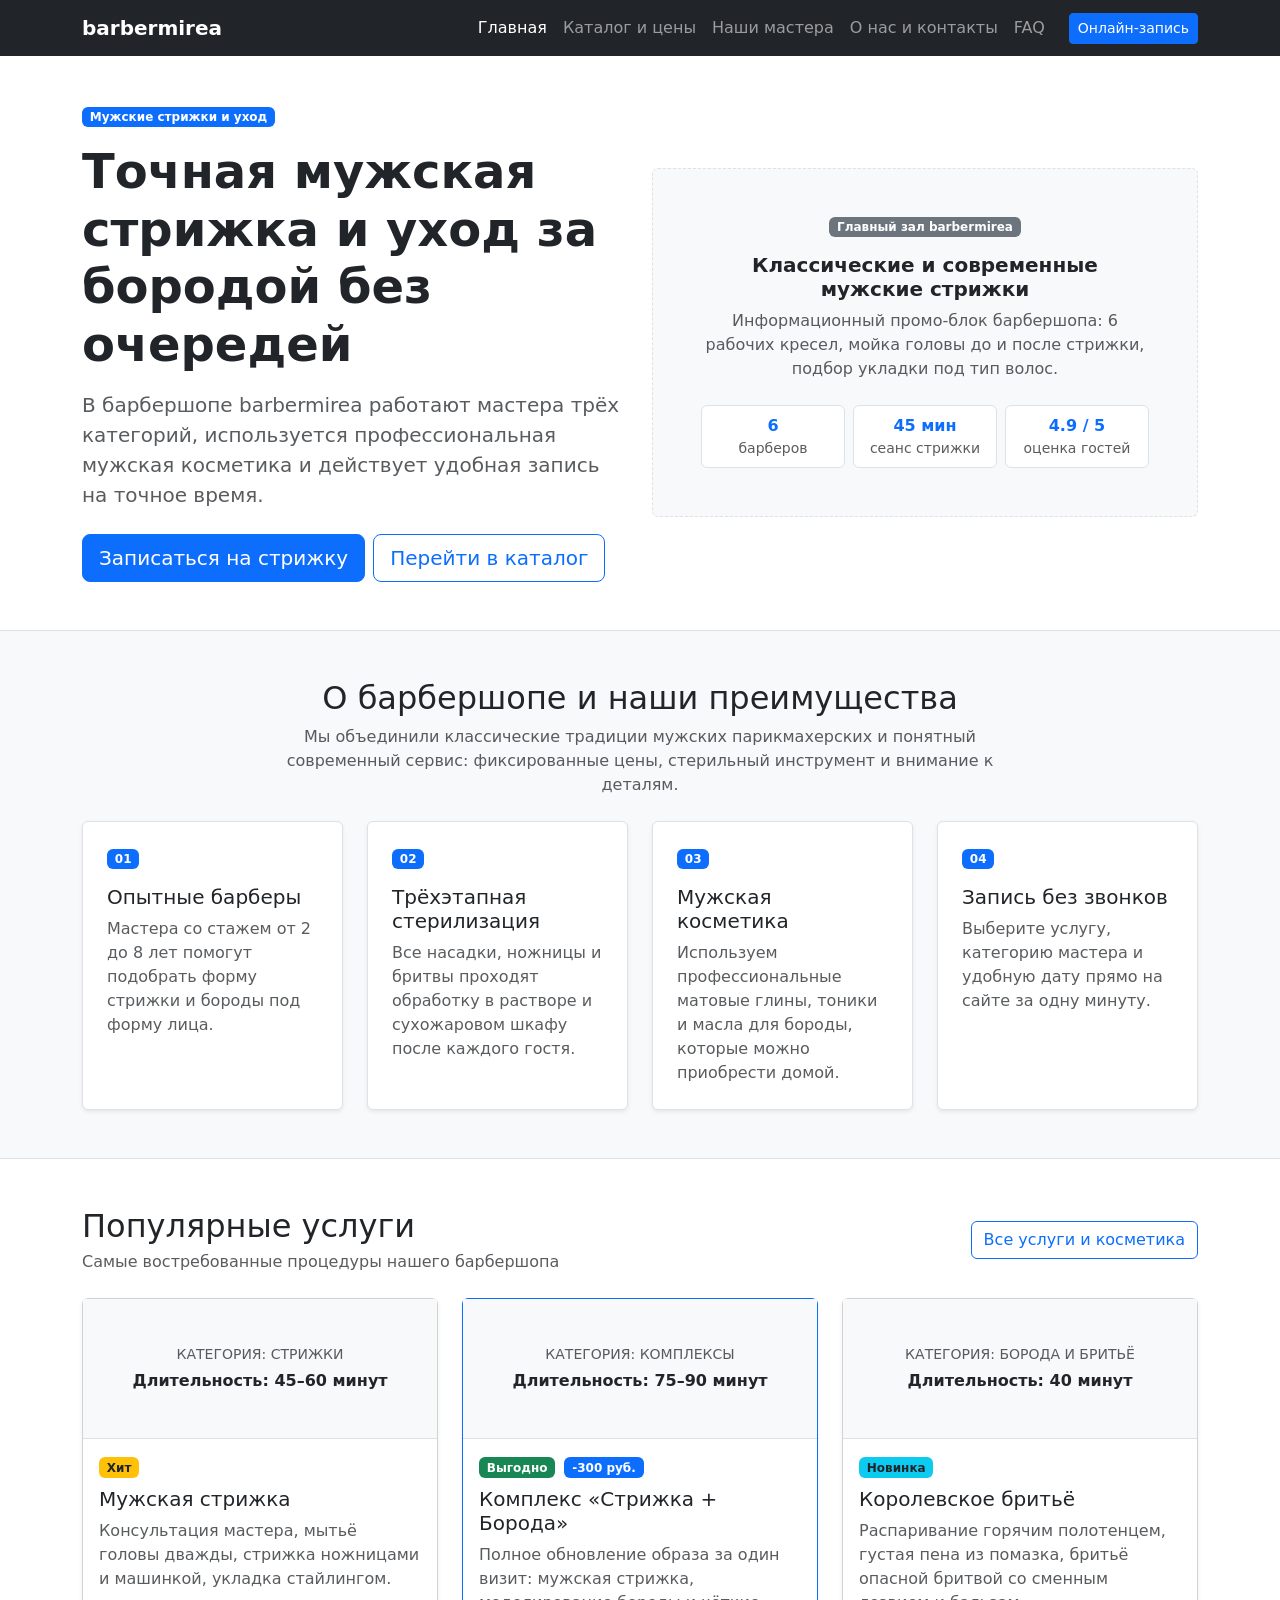
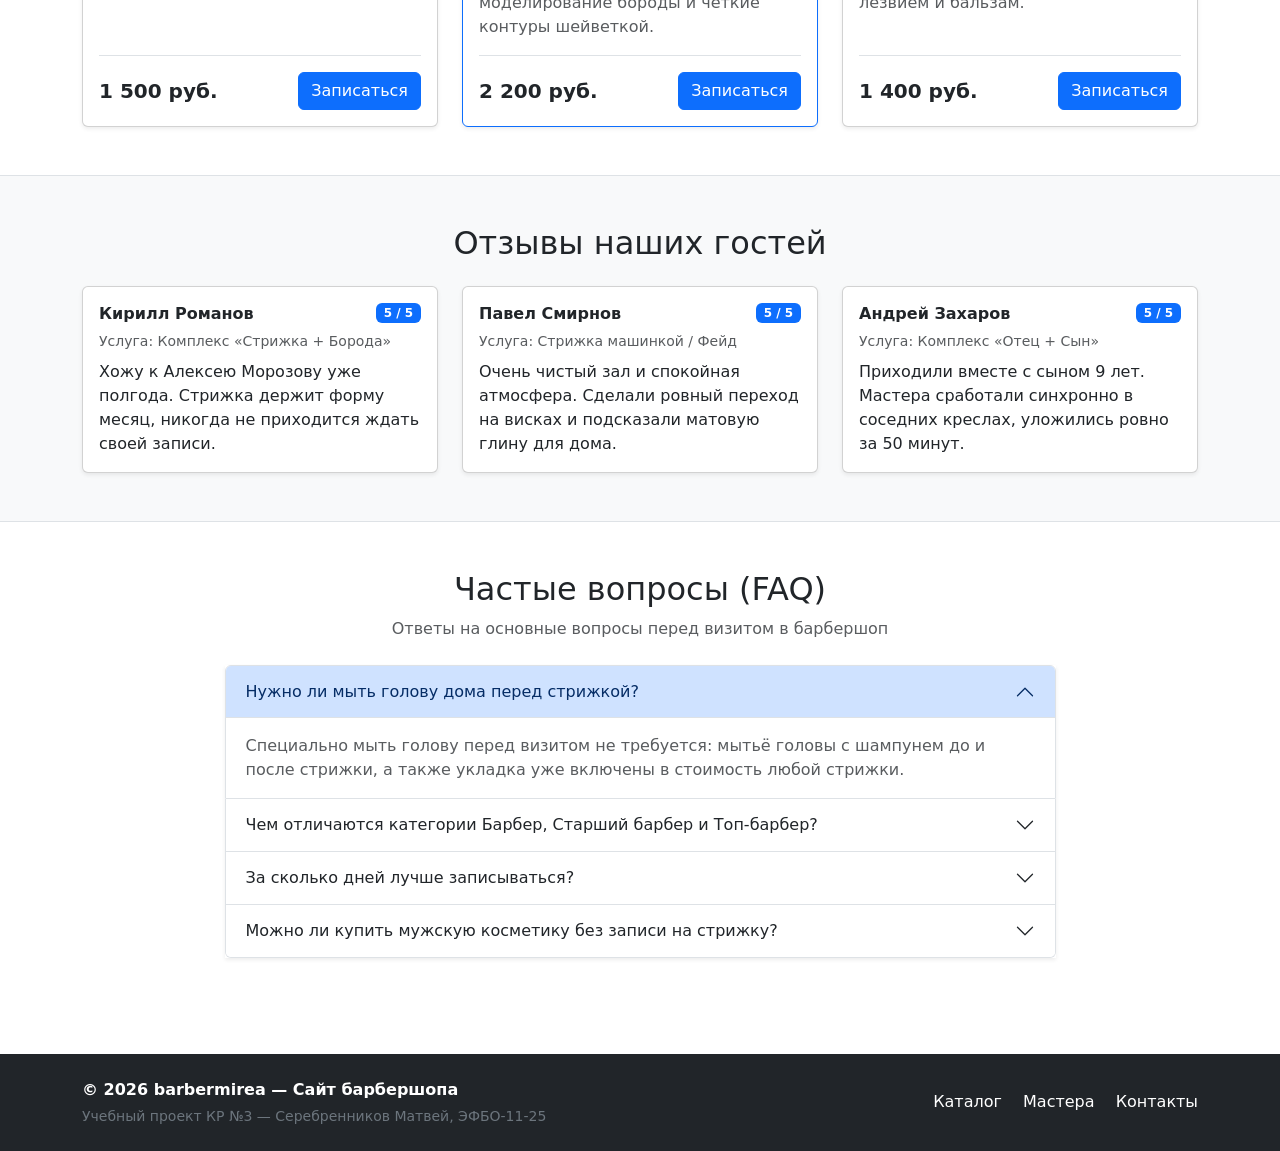
==== index.html @ d46a614b "style: remove Bootstrap 5 label from page footers" ====
<!DOCTYPE html>
<html lang="ru">
<head>
  <meta charset="UTF-8">
  <meta name="viewport" content="width=device-width, initial-scale=1.0">
  <meta name="description" content="barbermirea — мужской барбершоп: каталог услуг, мужская косметика и онлайн-запись.">
  <title>Главная — Барбершоп barbermirea</title>
  <link
    href="https://cdn.jsdelivr.net/npm/bootstrap@5.3.3/dist/css/bootstrap.min.css"
    rel="stylesheet"
  >
  <link rel="stylesheet" href="css/custom.css">
</head>
<body>

  <!-- Шапка и адаптивная навигация Bootstrap -->
  <header class="sticky-top">
    <nav class="navbar navbar-expand-lg navbar-dark bg-dark" aria-label="Основная навигация">
      <div class="container">
        <a class="navbar-brand fw-semibold" href="index.html">barbermirea</a>
        <button
          class="navbar-toggler"
          type="button"
          data-bs-toggle="collapse"
          data-bs-target="#mainNavbar"
          aria-controls="mainNavbar"
          aria-expanded="false"
          aria-label="Переключить навигацию"
        >
          <span class="navbar-toggler-icon"></span>
        </button>

        <div class="collapse navbar-collapse" id="mainNavbar">
          <ul class="navbar-nav ms-auto align-items-lg-center">
            <li class="nav-item">
              <a class="nav-link active" aria-current="page" href="index.html">Главная</a>
            </li>
            <li class="nav-item">
              <a class="nav-link" href="catalog.html">Каталог и цены</a>
            </li>
            <li class="nav-item">
              <a class="nav-link" href="masters.html">Наши мастера</a>
            </li>
            <li class="nav-item">
              <a class="nav-link" href="contacts.html">О нас и контакты</a>
            </li>
            <li class="nav-item">
              <a class="nav-link" href="#faq">FAQ</a>
            </li>
            <li class="nav-item ms-lg-3 mt-2 mt-lg-0">
              <button
                class="btn btn-primary btn-sm"
                type="button"
                data-bs-toggle="modal"
                data-bs-target="#bookingModal"
              >
                Онлайн-запись
              </button>
            </li>
          </ul>
        </div>
      </div>
    </nav>
  </header>

  <main>
    <!-- Hero-блок на 12-колоночной сетке -->
    <section class="container my-5">
      <div class="row align-items-center g-4">
        <div class="col-12 col-lg-6">
          <span class="badge bg-primary mb-3">Мужские стрижки и уход</span>
          <h1 class="display-5 fw-bold mb-3">
            Точная мужская стрижка и уход за бородой без очередей
          </h1>
          <p class="lead text-muted mb-4">
            В барбершопе barbermirea работают мастера трёх категорий, используется
            профессиональная мужская косметика и действует удобная запись на точное время.
          </p>
          <div class="d-flex flex-wrap gap-2">
            <button
              class="btn btn-primary btn-lg"
              type="button"
              data-bs-toggle="modal"
              data-bs-target="#bookingModal"
              data-service="Мужская стрижка (1 500 руб.)"
            >
              Записаться на стрижку
            </button>
            <a class="btn btn-outline-primary btn-lg" href="catalog.html">
              Перейти в каталог
            </a>
          </div>
        </div>

        <div class="col-12 col-lg-6">
          <div class="placeholder-box p-5 rounded text-center d-flex flex-column justify-content-center">
            <span class="badge bg-secondary align-self-center mb-3">Главный зал barbermirea</span>
            <h3 class="h5 fw-semibold mb-2">Классические и современные мужские стрижки</h3>
            <p class="text-muted mb-4">
              Информационный промо-блок барбершопа: 6 рабочих кресел, мойка головы до и после стрижки,
              подбор укладки под тип волос.
            </p>
            <div class="row g-2 text-center">
              <div class="col-4">
                <div class="p-2 bg-white border rounded">
                  <div class="fw-bold text-primary">6</div>
                  <div class="small text-muted">барберов</div>
                </div>
              </div>
              <div class="col-4">
                <div class="p-2 bg-white border rounded">
                  <div class="fw-bold text-primary">45 мин</div>
                  <div class="small text-muted">сеанс стрижки</div>
                </div>
              </div>
              <div class="col-4">
                <div class="p-2 bg-white border rounded">
                  <div class="fw-bold text-primary">4.9 / 5</div>
                  <div class="small text-muted">оценка гостей</div>
                </div>
              </div>
            </div>
          </div>
        </div>
      </div>
    </section>

    <!-- О барбершопе и преимущества на широком фоне container-fluid -->
    <section class="container-fluid bg-light border-top border-bottom py-5" id="advantages">
      <div class="container">
        <div class="row justify-content-center text-center mb-4">
          <div class="col-12 col-lg-8">
            <h2 class="mb-2">О барбершопе и наши преимущества</h2>
            <p class="text-muted mb-0">
              Мы объединили классические традиции мужских парикмахерских и понятный современный сервис:
              фиксированные цены, стерильный инструмент и внимание к деталям.
            </p>
          </div>
        </div>

        <div class="row g-4">
          <div class="col-12 col-md-6 col-lg-3">
            <div class="p-4 border rounded h-100 bg-white shadow-sm">
              <span class="badge bg-primary mb-3">01</span>
              <h3 class="h5">Опытные барберы</h3>
              <p class="mb-0 text-muted">
                Мастера со стажем от 2 до 8 лет помогут подобрать форму стрижки и бороды под форму лица.
              </p>
            </div>
          </div>

          <div class="col-12 col-md-6 col-lg-3">
            <div class="p-4 border rounded h-100 bg-white shadow-sm">
              <span class="badge bg-primary mb-3">02</span>
              <h3 class="h5">Трёхэтапная стерилизация</h3>
              <p class="mb-0 text-muted">
                Все насадки, ножницы и бритвы проходят обработку в растворе и сухожаровом шкафу после каждого гостя.
              </p>
            </div>
          </div>

          <div class="col-12 col-md-6 col-lg-3">
            <div class="p-4 border rounded h-100 bg-white shadow-sm">
              <span class="badge bg-primary mb-3">03</span>
              <h3 class="h5">Мужская косметика</h3>
              <p class="mb-0 text-muted">
                Используем профессиональные матовые глины, тоники и масла для бороды, которые можно приобрести домой.
              </p>
            </div>
          </div>

          <div class="col-12 col-md-6 col-lg-3">
            <div class="p-4 border rounded h-100 bg-white shadow-sm">
              <span class="badge bg-primary mb-3">04</span>
              <h3 class="h5">Запись без звонков</h3>
              <p class="mb-0 text-muted">
                Выберите услугу, категорию мастера и удобную дату прямо на сайте за одну минуту.
              </p>
            </div>
          </div>
        </div>
      </div>
    </section>

    <!-- Популярные услуги (компонент card + badge + сетка col-12 col-md-6 col-lg-4) -->
    <section class="container my-5" id="popular">
      <div class="d-flex flex-wrap justify-content-between align-items-center gap-2 mb-4">
        <div>
          <h2 class="mb-1">Популярные услуги</h2>
          <p class="text-muted mb-0">Самые востребованные процедуры нашего барбершопа</p>
        </div>
        <a class="btn btn-outline-primary" href="catalog.html">
          Все услуги и косметика
        </a>
      </div>

      <div class="row g-4">
        <div class="col-12 col-md-6 col-lg-4">
          <article class="card h-100 shadow-sm service-card">
            <div class="placeholder-card p-4 text-center d-flex flex-column justify-content-center">
              <span class="small text-uppercase text-muted">Категория: Стрижки</span>
              <strong class="mt-1">Длительность: 45–60 минут</strong>
            </div>
            <div class="card-body d-flex flex-column">
              <div class="mb-2">
                <span class="badge bg-warning text-dark">Хит</span>
              </div>
              <h3 class="card-title h5">Мужская стрижка</h3>
              <p class="card-text text-muted">
                Консультация мастера, мытьё головы дважды, стрижка ножницами и машинкой, укладка стайлингом.
              </p>
              <div class="mt-auto pt-3 border-top d-flex justify-content-between align-items-center">
                <span class="fw-bold fs-5">1 500 руб.</span>
                <button
                  class="btn btn-primary"
                  type="button"
                  data-bs-toggle="modal"
                  data-bs-target="#bookingModal"
                  data-service="Мужская стрижка (1 500 руб.)"
                >
                  Записаться
                </button>
              </div>
            </div>
          </article>
        </div>

        <div class="col-12 col-md-6 col-lg-4">
          <article class="card h-100 shadow-sm service-card border-primary">
            <div class="placeholder-card p-4 text-center d-flex flex-column justify-content-center">
              <span class="small text-uppercase text-muted">Категория: Комплексы</span>
              <strong class="mt-1">Длительность: 75–90 минут</strong>
            </div>
            <div class="card-body d-flex flex-column">
              <div class="mb-2">
                <span class="badge bg-success">Выгодно</span>
                <span class="badge bg-primary ms-1">-300 руб.</span>
              </div>
              <h3 class="card-title h5">Комплекс «Стрижка + Борода»</h3>
              <p class="card-text text-muted">
                Полное обновление образа за один визит: мужская стрижка, моделирование бороды и чёткие контуры шейветкой.
              </p>
              <div class="mt-auto pt-3 border-top d-flex justify-content-between align-items-center">
                <span class="fw-bold fs-5">2 200 руб.</span>
                <button
                  class="btn btn-primary"
                  type="button"
                  data-bs-toggle="modal"
                  data-bs-target="#bookingModal"
                  data-service="Комплекс «Стрижка + Борода» (2 200 руб.)"
                >
                  Записаться
                </button>
              </div>
            </div>
          </article>
        </div>

        <div class="col-12 col-md-6 col-lg-4">
          <article class="card h-100 shadow-sm service-card">
            <div class="placeholder-card p-4 text-center d-flex flex-column justify-content-center">
              <span class="small text-uppercase text-muted">Категория: Борода и бритьё</span>
              <strong class="mt-1">Длительность: 40 минут</strong>
            </div>
            <div class="card-body d-flex flex-column">
              <div class="mb-2">
                <span class="badge bg-info text-dark">Новинка</span>
              </div>
              <h3 class="card-title h5">Королевское бритьё</h3>
              <p class="card-text text-muted">
                Распаривание горячим полотенцем, густая пена из помазка, бритьё опасной бритвой со сменным лезвием и бальзам.
              </p>
              <div class="mt-auto pt-3 border-top d-flex justify-content-between align-items-center">
                <span class="fw-bold fs-5">1 400 руб.</span>
                <button
                  class="btn btn-primary"
                  type="button"
                  data-bs-toggle="modal"
                  data-bs-target="#bookingModal"
                  data-service="Королевское бритьё опасной бритвой (1 400 руб.)"
                >
                  Записаться
                </button>
              </div>
            </div>
          </article>
        </div>
      </div>
    </section>

    <!-- Отзывы клиентов -->
    <section class="container-fluid bg-light border-top border-bottom py-5" id="reviews">
      <div class="container">
        <h2 class="text-center mb-4">Отзывы наших гостей</h2>
        <div class="row g-4">
          <div class="col-12 col-md-4">
            <article class="card h-100 shadow-sm">
              <div class="card-body">
                <div class="d-flex justify-content-between align-items-center mb-2">
                  <h3 class="h6 mb-0 fw-bold">Кирилл Романов</h3>
                  <span class="badge bg-primary">5 / 5</span>
                </div>
                <p class="small text-muted mb-2">Услуга: Комплекс «Стрижка + Борода»</p>
                <p class="card-text mb-0">
                  Хожу к Алексею Морозову уже полгода. Стрижка держит форму месяц, никогда не приходится ждать своей записи.
                </p>
              </div>
            </article>
          </div>

          <div class="col-12 col-md-4">
            <article class="card h-100 shadow-sm">
              <div class="card-body">
                <div class="d-flex justify-content-between align-items-center mb-2">
                  <h3 class="h6 mb-0 fw-bold">Павел Смирнов</h3>
                  <span class="badge bg-primary">5 / 5</span>
                </div>
                <p class="small text-muted mb-2">Услуга: Стрижка машинкой / Фейд</p>
                <p class="card-text mb-0">
                  Очень чистый зал и спокойная атмосфера. Сделали ровный переход на висках и подсказали матовую глину для дома.
                </p>
              </div>
            </article>
          </div>

          <div class="col-12 col-md-4">
            <article class="card h-100 shadow-sm">
              <div class="card-body">
                <div class="d-flex justify-content-between align-items-center mb-2">
                  <h3 class="h6 mb-0 fw-bold">Андрей Захаров</h3>
                  <span class="badge bg-primary">5 / 5</span>
                </div>
                <p class="small text-muted mb-2">Услуга: Комплекс «Отец + Сын»</p>
                <p class="card-text mb-0">
                  Приходили вместе с сыном 9 лет. Мастера сработали синхронно в соседних креслах, уложились ровно за 50 минут.
                </p>
              </div>
            </article>
          </div>
        </div>
      </div>
    </section>

    <!-- Частые вопросы (дополнительный компонент Bootstrap accordion) -->
    <section class="container my-5" id="faq">
      <div class="row justify-content-center">
        <div class="col-12 col-lg-9">
          <h2 class="text-center mb-2">Частые вопросы (FAQ)</h2>
          <p class="text-center text-muted mb-4">
            Ответы на основные вопросы перед визитом в барбершоп
          </p>

          <div class="accordion shadow-sm" id="faqAccordion">
            <div class="accordion-item">
              <h3 class="accordion-header" id="faqHeadingOne">
                <button
                  class="accordion-button"
                  type="button"
                  data-bs-toggle="collapse"
                  data-bs-target="#faqCollapseOne"
                  aria-expanded="true"
                  aria-controls="faqCollapseOne"
                >
                  Нужно ли мыть голову дома перед стрижкой?
                </button>
              </h3>
              <div
                id="faqCollapseOne"
                class="accordion-collapse collapse show"
                aria-labelledby="faqHeadingOne"
                data-bs-parent="#faqAccordion"
              >
                <div class="accordion-body text-muted">
                  Специально мыть голову перед визитом не требуется: мытьё головы с шампунем до и после стрижки,
                  а также укладка уже включены в стоимость любой стрижки.
                </div>
              </div>
            </div>

            <div class="accordion-item">
              <h3 class="accordion-header" id="faqHeadingTwo">
                <button
                  class="accordion-button collapsed"
                  type="button"
                  data-bs-toggle="collapse"
                  data-bs-target="#faqCollapseTwo"
                  aria-expanded="false"
                  aria-controls="faqCollapseTwo"
                >
                  Чем отличаются категории Барбер, Старший барбер и Топ-барбер?
                </button>
              </h3>
              <div
                id="faqCollapseTwo"
                class="accordion-collapse collapse"
                aria-labelledby="faqHeadingTwo"
                data-bs-parent="#faqAccordion"
              >
                <div class="accordion-body text-muted">
                  Категория отражает стаж мастера и сложность выполняемых работ. Топ-барберы имеют опыт от 6 лет и
                  помогают полностью сменить имидж. Подробное сравнение приведено на странице
                  <a href="masters.html">«Наши мастера»</a>.
                </div>
              </div>
            </div>

            <div class="accordion-item">
              <h3 class="accordion-header" id="faqHeadingThree">
                <button
                  class="accordion-button collapsed"
                  type="button"
                  data-bs-toggle="collapse"
                  data-bs-target="#faqCollapseThree"
                  aria-expanded="false"
                  aria-controls="faqCollapseThree"
                >
                  За сколько дней лучше записываться?
                </button>
              </h3>
              <div
                id="faqCollapseThree"
                class="accordion-collapse collapse"
                aria-labelledby="faqHeadingThree"
                data-bs-parent="#faqAccordion"
              >
                <div class="accordion-body text-muted">
                  В будние дни свободные окна обычно есть в день обращения. На вечер пятницы и выходные рекомендуем
                  оставлять заявку за 1–2 дня через форму онлайн-записи.
                </div>
              </div>
            </div>

            <div class="accordion-item">
              <h3 class="accordion-header" id="faqHeadingFour">
                <button
                  class="accordion-button collapsed"
                  type="button"
                  data-bs-toggle="collapse"
                  data-bs-target="#faqCollapseFour"
                  aria-expanded="false"
                  aria-controls="faqCollapseFour"
                >
                  Можно ли купить мужскую косметику без записи на стрижку?
                </button>
              </h3>
              <div
                id="faqCollapseFour"
                class="accordion-collapse collapse"
                aria-labelledby="faqHeadingFour"
                data-bs-parent="#faqAccordion"
              >
                <div class="accordion-body text-muted">
                  Да, матовые глины, шампуни и масла для бороды можно забронировать через каталог или приобрести
                  на стойке администратора в часы работы барбершопа.
                </div>
              </div>
            </div>
          </div>
        </div>
      </div>
    </section>
  </main>

  <!-- Подвал на сетке Bootstrap -->
  <footer class="bg-dark text-white py-4 mt-5">
    <div class="container">
      <div class="row align-items-center g-3">
        <div class="col-12 col-md-6">
          <p class="mb-1 fw-semibold">&copy; 2026 barbermirea — Сайт барбершопа</p>
          <p class="mb-0 small text-secondary">
            Учебный проект КР №3 — Серебренников Матвей, ЭФБО-11-25
          </p>
        </div>
        <div class="col-12 col-md-6 text-md-end">
          <a class="text-white text-decoration-none me-3" href="catalog.html">Каталог</a>
          <a class="text-white text-decoration-none me-3" href="masters.html">Мастера</a>
          <a class="text-white text-decoration-none" href="contacts.html">Контакты</a>
        </div>
      </div>
    </div>
  </footer>

  <!-- Модальное окно онлайн-записи (Bootstrap Modal + формы) -->
  <div
    class="modal fade"
    id="bookingModal"
    tabindex="-1"
    aria-labelledby="bookingModalLabel"
    aria-hidden="true"
  >
    <div class="modal-dialog modal-dialog-centered">
      <div class="modal-content">
        <div class="modal-header bg-primary text-white">
          <h2 class="modal-title h5" id="bookingModalLabel">Онлайн-запись в barbermirea</h2>
          <button type="button" class="btn-close btn-close-white" data-bs-dismiss="modal" aria-label="Закрыть"></button>
        </div>
        <div class="modal-body">
          <div id="modalSuccessAlert" class="alert alert-success d-none" role="alert"></div>

          <form id="bookingModalForm" class="needs-validation" data-alert-target="modalSuccessAlert" novalidate>
            <div class="mb-3">
              <label for="modalClientName" class="form-label">Ваше имя</label>
              <input
                type="text"
                class="form-control"
                id="modalClientName"
                name="clientName"
                placeholder="Например, Матвей"
                required
              >
              <div class="invalid-feedback">Пожалуйста, укажите ваше имя.</div>
            </div>

            <div class="mb-3">
              <label for="modalPhone" class="form-label">Телефон для связи</label>
              <div class="input-group has-validation">
                <span class="input-group-text">+7</span>
                <input
                  type="tel"
                  class="form-control"
                  id="modalPhone"
                  name="phone"
                  placeholder="(999) 123-45-67"
                  pattern="[0-9\s\-\(\)]{10,16}"
                  required
                >
                <div class="invalid-feedback">Введите корректный номер телефона (10 цифр).</div>
              </div>
            </div>

            <div class="mb-3">
              <label for="modalService" class="form-label">Услуга или товар</label>
              <select class="form-select" id="modalService" name="service" required>
                <option value="Мужская стрижка (1 500 руб.)">Мужская стрижка (1 500 руб.)</option>
                <option value="Стрижка машинкой / Фейд (1 100 руб.)">Стрижка машинкой / Фейд (1 100 руб.)</option>
                <option value="Детская стрижка до 12 лет (1 200 руб.)">Детская стрижка до 12 лет (1 200 руб.)</option>
                <option value="Моделирование бороды и усов (1 000 руб.)">Моделирование бороды и усов (1 000 руб.)</option>
                <option value="Королевское бритьё опасной бритвой (1 400 руб.)">Королевское бритьё опасной бритвой (1 400 руб.)</option>
                <option value="Комплекс «Стрижка + Борода» (2 200 руб.)">Комплекс «Стрижка + Борода» (2 200 руб.)</option>
                <option value="Комплекс «Отец + Сын» (2 400 руб.)">Комплекс «Отец + Сын» (2 400 руб.)</option>
                <option value="Матовая глина для укладки 100 мл (950 руб.)">Матовая глина для укладки 100 мл (950 руб.)</option>
              </select>
            </div>

            <div class="row g-3 mb-3">
              <div class="col-12 col-sm-7">
                <label for="modalMaster" class="form-label">Мастер</label>
                <select class="form-select" id="modalMaster" name="master">
                  <option value="Любой свободный мастер">Любой свободный мастер</option>
                  <option value="Алексей Морозов (Топ-барбер)">Алексей Морозов (Топ-барбер)</option>
                  <option value="Дмитрий Соколов (Топ-барбер)">Дмитрий Соколов (Топ-барбер)</option>
                  <option value="Илья Ковалёв (Старший барбер)">Илья Ковалёв (Старший барбер)</option>
                  <option value="Артём Лебедев (Старший барбер)">Артём Лебедев (Старший барбер)</option>
                  <option value="Максим Орлов (Барбер)">Максим Орлов (Барбер)</option>
                  <option value="Никита Волков (Барбер)">Никита Волков (Барбер)</option>
                </select>
              </div>
              <div class="col-12 col-sm-5">
                <label for="modalDate" class="form-label">Желаемая дата</label>
                <input type="date" class="form-control" id="modalDate" name="visitDate" required>
                <div class="invalid-feedback">Выберите дату визита.</div>
              </div>
            </div>

            <div class="form-check mb-3">
              <input class="form-check-input" type="checkbox" id="modalConsent" required>
              <label class="form-check-label small" for="modalConsent">
                Согласен на обработку контактных данных для подтверждения записи
              </label>
              <div class="invalid-feedback">Необходимо подтвердить согласие.</div>
            </div>

            <div class="d-grid gap-2 d-sm-flex justify-content-sm-end">
              <button type="button" class="btn btn-outline-secondary" data-bs-dismiss="modal">Отмена</button>
              <button type="submit" class="btn btn-primary">Подтвердить запись</button>
            </div>
          </form>
        </div>
      </div>
    </div>
  </div>

  <button id="backToTopBtn" class="btn btn-primary btn-sm shadow back-to-top" type="button" aria-label="Вернуться наверх">
    Наверх
  </button>

  <script src="https://cdn.jsdelivr.net/npm/bootstrap@5.3.3/dist/js/bootstrap.bundle.min.js"></script>
  <script src="js/main.js"></script>
</body>
</html>
---- css/custom.css ----
/* ==========================================================================
   Пользовательские стили проекта barbermirea (КР №3 — Bootstrap 5)
   Подключаются после Bootstrap CSS для минимальных уточнений интерфейса.
   Основная раскладка и компоненты реализованы средствами Bootstrap 5.
   ========================================================================== */

:root {
  --barber-accent: #0d6efd;
  --barber-placeholder-bg: #f8f9fa;
  --barber-placeholder-border: #dee2e6;
}

html {
  scroll-behavior: smooth;
}

body {
  min-height: 100vh;
  display: flex;
  flex-direction: column;
}

main {
  flex: 1 0 auto;
}

/* Текстовые заглушки для баннеров и карточек (по методическим указаниям) */
.placeholder-box {
  min-height: 240px;
  background-color: var(--barber-placeholder-bg);
  border: 1px dashed var(--barber-placeholder-border);
}

.placeholder-card {
  min-height: 140px;
  background-color: var(--barber-placeholder-bg);
  border-bottom: 1px solid var(--barber-placeholder-border);
}

/* Плавный отклик карточек услуг и мастеров при наведении */
.service-card,
.master-card {
  transition: transform 0.2s ease, box-shadow 0.2s ease;
}

.service-card:hover,
.master-card:hover {
  transform: translateY(-3px);
}

/* Улучшенная видимость фокуса с клавиатуры (доступность) */
a:focus-visible,
button:focus-visible,
input:focus-visible,
select:focus-visible,
textarea:focus-visible {
  outline: 3px solid rgba(13, 110, 253, 0.45);
  outline-offset: 2px;
}

/* Фиксированная кнопка быстрого возврата наверх */
.back-to-top {
  position: fixed;
  right: 1.25rem;
  bottom: 1.25rem;
  z-index: 1030;
  display: none;
}

.back-to-top.is-visible {
  display: inline-block;
}
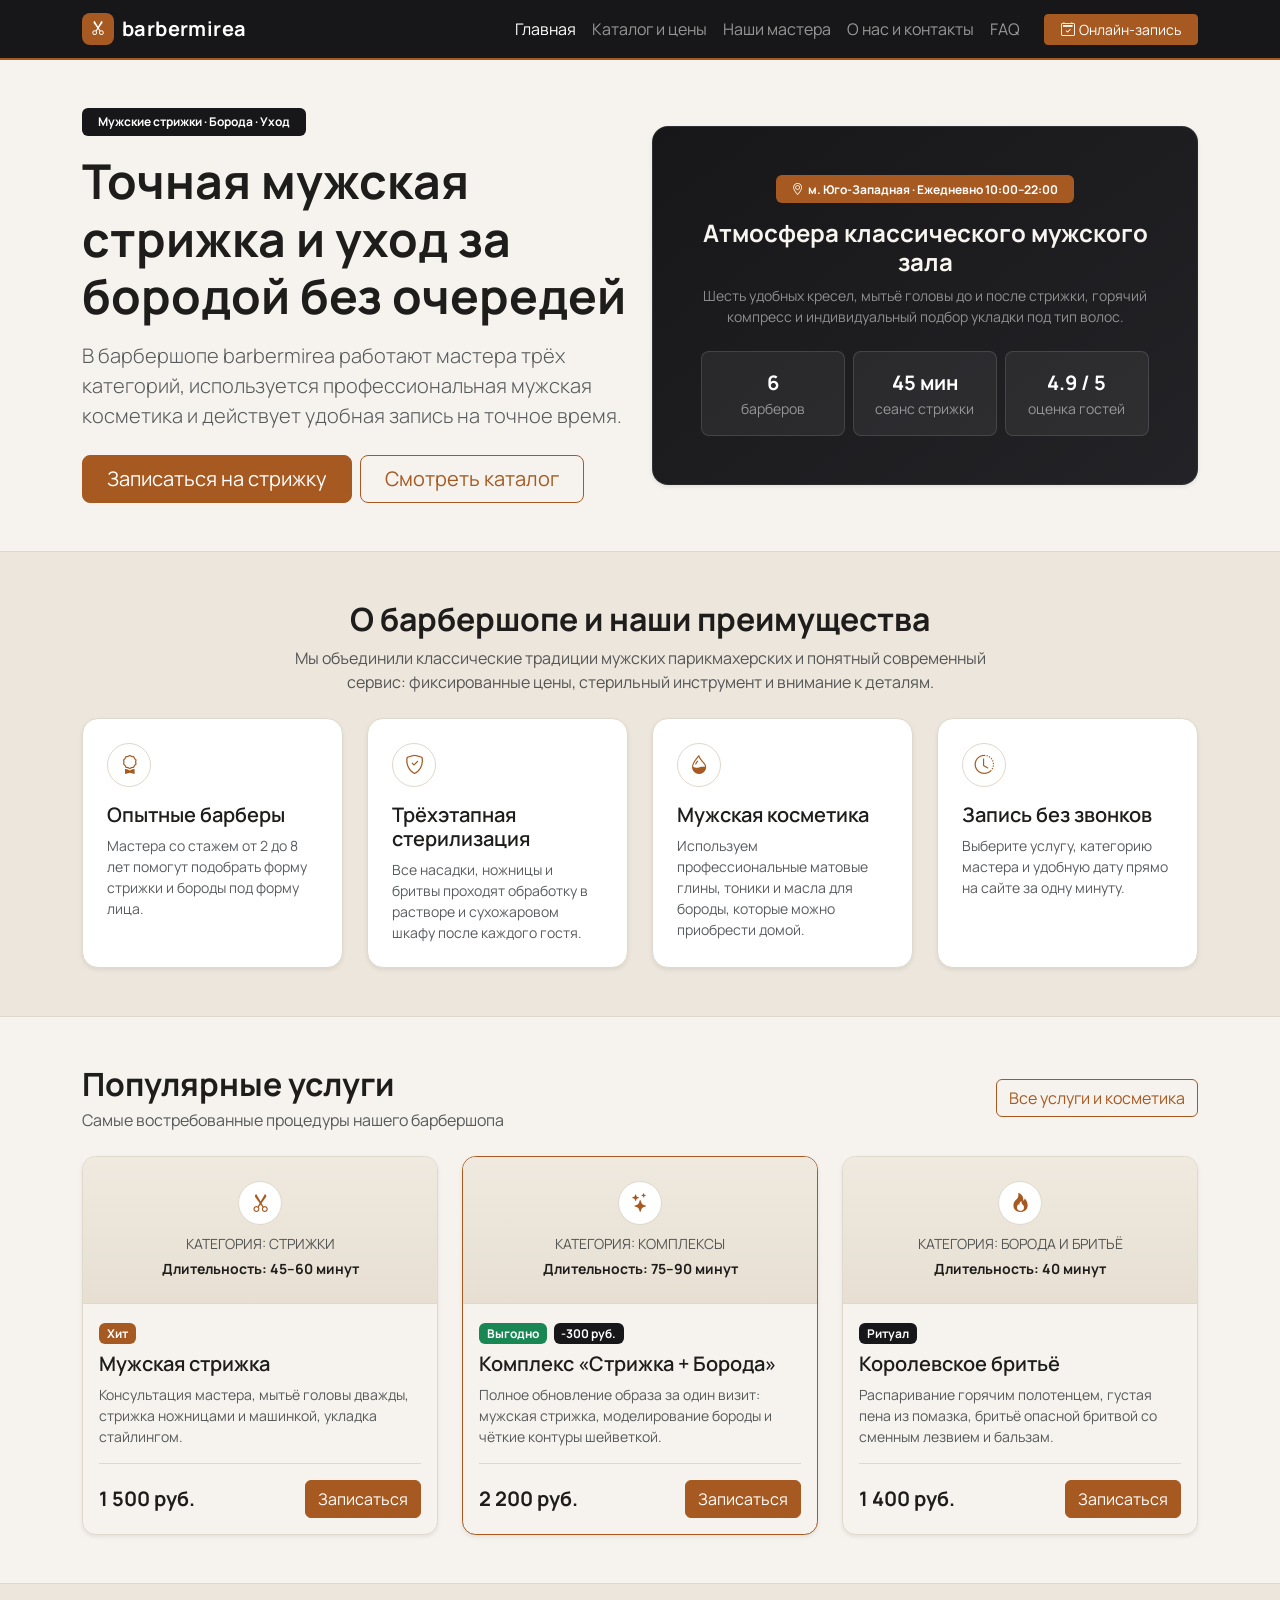
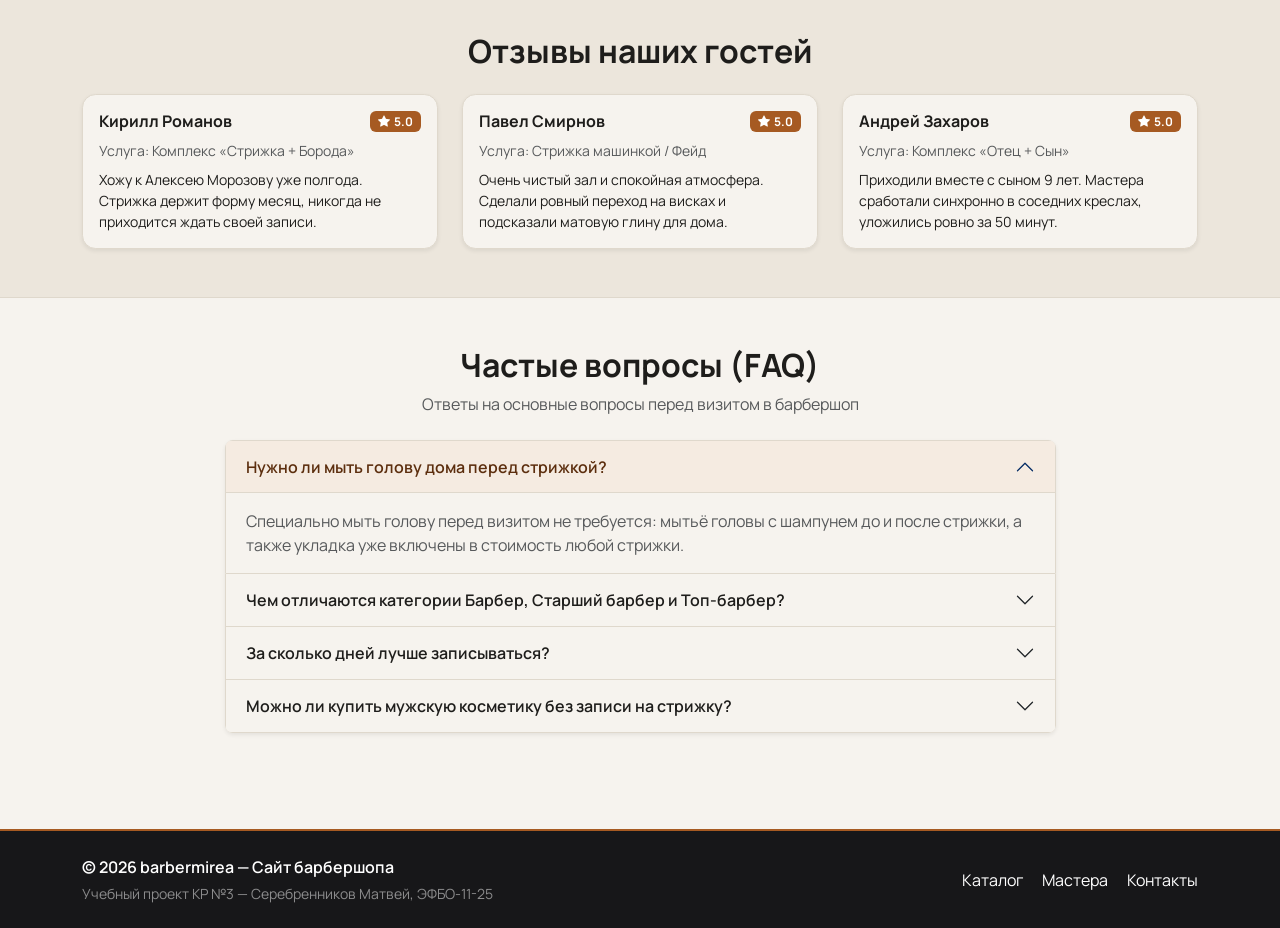
==== commit 39304a0e: "style: apply custom barbershop copper-graphite Bootstrap theme" ====
--- a/index.html
+++ b/index.html
@@ -5,8 +5,18 @@
   <meta name="viewport" content="width=device-width, initial-scale=1.0">
   <meta name="description" content="barbermirea — мужской барбершоп: каталог услуг, мужская косметика и онлайн-запись.">
   <title>Главная — Барбершоп barbermirea</title>
+  <link rel="preconnect" href="https://fonts.googleapis.com">
+  <link rel="preconnect" href="https://fonts.gstatic.com" crossorigin>
+  <link
+    href="https://fonts.googleapis.com/css2?family=Manrope:wght@400;500;600;700;800&display=swap"
+    rel="stylesheet"
+  >
   <link
     href="https://cdn.jsdelivr.net/npm/bootstrap@5.3.3/dist/css/bootstrap.min.css"
+    rel="stylesheet"
+  >
+  <link
+    href="https://cdn.jsdelivr.net/npm/bootstrap-icons@1.11.3/font/bootstrap-icons.min.css"
     rel="stylesheet"
   >
   <link rel="stylesheet" href="css/custom.css">
@@ -15,9 +25,12 @@
 
   <!-- Шапка и адаптивная навигация Bootstrap -->
   <header class="sticky-top">
-    <nav class="navbar navbar-expand-lg navbar-dark bg-dark" aria-label="Основная навигация">
+    <nav class="navbar navbar-expand-lg navbar-dark site-navbar py-2" aria-label="Основная навигация">
       <div class="container">
-        <a class="navbar-brand fw-semibold" href="index.html">barbermirea</a>
+        <a class="navbar-brand fw-bold brand-mark" href="index.html">
+          <span class="brand-mark__icon" aria-hidden="true"><i class="bi bi-scissors"></i></span>
+          <span>barbermirea</span>
+        </a>
         <button
           class="navbar-toggler"
           type="button"
@@ -49,12 +62,12 @@
             </li>
             <li class="nav-item ms-lg-3 mt-2 mt-lg-0">
               <button
-                class="btn btn-primary btn-sm"
+                class="btn btn-primary btn-sm px-3"
                 type="button"
                 data-bs-toggle="modal"
                 data-bs-target="#bookingModal"
               >
-                Онлайн-запись
+                <i class="bi bi-calendar2-check me-1" aria-hidden="true"></i>Онлайн-запись
               </button>
             </li>
           </ul>
@@ -68,7 +81,7 @@
     <section class="container my-5">
       <div class="row align-items-center g-4">
         <div class="col-12 col-lg-6">
-          <span class="badge bg-primary mb-3">Мужские стрижки и уход</span>
+          <span class="badge bg-dark px-3 py-2 mb-3">Мужские стрижки · Борода · Уход</span>
           <h1 class="display-5 fw-bold mb-3">
             Точная мужская стрижка и уход за бородой без очередей
           </h1>
@@ -78,7 +91,7 @@
           </p>
           <div class="d-flex flex-wrap gap-2">
             <button
-              class="btn btn-primary btn-lg"
+              class="btn btn-primary btn-lg px-4"
               type="button"
               data-bs-toggle="modal"
               data-bs-target="#bookingModal"
@@ -86,37 +99,39 @@
             >
               Записаться на стрижку
             </button>
-            <a class="btn btn-outline-primary btn-lg" href="catalog.html">
-              Перейти в каталог
+            <a class="btn btn-outline-primary btn-lg px-4" href="catalog.html">
+              Смотреть каталог
             </a>
           </div>
         </div>
 
         <div class="col-12 col-lg-6">
-          <div class="placeholder-box p-5 rounded text-center d-flex flex-column justify-content-center">
-            <span class="badge bg-secondary align-self-center mb-3">Главный зал barbermirea</span>
-            <h3 class="h5 fw-semibold mb-2">Классические и современные мужские стрижки</h3>
-            <p class="text-muted mb-4">
-              Информационный промо-блок барбершопа: 6 рабочих кресел, мойка головы до и после стрижки,
-              подбор укладки под тип волос.
+          <div class="placeholder-box p-4 p-md-5 rounded-4 shadow-sm text-center d-flex flex-column justify-content-center">
+            <span class="badge bg-primary align-self-center px-3 py-2 mb-3">
+              <i class="bi bi-geo-alt me-1" aria-hidden="true"></i>м. Юго-Западная · Ежедневно 10:00–22:00
+            </span>
+            <h2 class="h4 fw-bold mb-2">Атмосфера классического мужского зала</h2>
+            <p class="small text-white-50 mb-4">
+              Шесть удобных кресел, мытьё головы до и после стрижки, горячий компресс
+              и индивидуальный подбор укладки под тип волос.
             </p>
             <div class="row g-2 text-center">
               <div class="col-4">
-                <div class="p-2 bg-white border rounded">
-                  <div class="fw-bold text-primary">6</div>
-                  <div class="small text-muted">барберов</div>
+                <div class="p-3 rounded-3 stat-tile">
+                  <div class="fs-5 fw-bold">6</div>
+                  <div class="small text-white-50">барберов</div>
                 </div>
               </div>
               <div class="col-4">
-                <div class="p-2 bg-white border rounded">
-                  <div class="fw-bold text-primary">45 мин</div>
-                  <div class="small text-muted">сеанс стрижки</div>
+                <div class="p-3 rounded-3 stat-tile">
+                  <div class="fs-5 fw-bold">45 мин</div>
+                  <div class="small text-white-50">сеанс стрижки</div>
                 </div>
               </div>
               <div class="col-4">
-                <div class="p-2 bg-white border rounded">
-                  <div class="fw-bold text-primary">4.9 / 5</div>
-                  <div class="small text-muted">оценка гостей</div>
+                <div class="p-3 rounded-3 stat-tile">
+                  <div class="fs-5 fw-bold">4.9 / 5</div>
+                  <div class="small text-white-50">оценка гостей</div>
                 </div>
               </div>
             </div>
@@ -130,7 +145,7 @@
       <div class="container">
         <div class="row justify-content-center text-center mb-4">
           <div class="col-12 col-lg-8">
-            <h2 class="mb-2">О барбершопе и наши преимущества</h2>
+            <h2 class="fw-bold mb-2">О барбершопе и наши преимущества</h2>
             <p class="text-muted mb-0">
               Мы объединили классические традиции мужских парикмахерских и понятный современный сервис:
               фиксированные цены, стерильный инструмент и внимание к деталям.
@@ -140,40 +155,48 @@
 
         <div class="row g-4">
           <div class="col-12 col-md-6 col-lg-3">
-            <div class="p-4 border rounded h-100 bg-white shadow-sm">
-              <span class="badge bg-primary mb-3">01</span>
-              <h3 class="h5">Опытные барберы</h3>
-              <p class="mb-0 text-muted">
+            <div class="p-4 border rounded-4 h-100 bg-white shadow-sm">
+              <div class="card-icon-badge mb-3" aria-hidden="true">
+                <i class="bi bi-award"></i>
+              </div>
+              <h3 class="h5 fw-semibold">Опытные барберы</h3>
+              <p class="mb-0 text-muted small">
                 Мастера со стажем от 2 до 8 лет помогут подобрать форму стрижки и бороды под форму лица.
               </p>
             </div>
           </div>
 
           <div class="col-12 col-md-6 col-lg-3">
-            <div class="p-4 border rounded h-100 bg-white shadow-sm">
-              <span class="badge bg-primary mb-3">02</span>
-              <h3 class="h5">Трёхэтапная стерилизация</h3>
-              <p class="mb-0 text-muted">
+            <div class="p-4 border rounded-4 h-100 bg-white shadow-sm">
+              <div class="card-icon-badge mb-3" aria-hidden="true">
+                <i class="bi bi-shield-check"></i>
+              </div>
+              <h3 class="h5 fw-semibold">Трёхэтапная стерилизация</h3>
+              <p class="mb-0 text-muted small">
                 Все насадки, ножницы и бритвы проходят обработку в растворе и сухожаровом шкафу после каждого гостя.
               </p>
             </div>
           </div>
 
           <div class="col-12 col-md-6 col-lg-3">
-            <div class="p-4 border rounded h-100 bg-white shadow-sm">
-              <span class="badge bg-primary mb-3">03</span>
-              <h3 class="h5">Мужская косметика</h3>
-              <p class="mb-0 text-muted">
+            <div class="p-4 border rounded-4 h-100 bg-white shadow-sm">
+              <div class="card-icon-badge mb-3" aria-hidden="true">
+                <i class="bi bi-droplet-half"></i>
+              </div>
+              <h3 class="h5 fw-semibold">Мужская косметика</h3>
+              <p class="mb-0 text-muted small">
                 Используем профессиональные матовые глины, тоники и масла для бороды, которые можно приобрести домой.
               </p>
             </div>
           </div>
 
           <div class="col-12 col-md-6 col-lg-3">
-            <div class="p-4 border rounded h-100 bg-white shadow-sm">
-              <span class="badge bg-primary mb-3">04</span>
-              <h3 class="h5">Запись без звонков</h3>
-              <p class="mb-0 text-muted">
+            <div class="p-4 border rounded-4 h-100 bg-white shadow-sm">
+              <div class="card-icon-badge mb-3" aria-hidden="true">
+                <i class="bi bi-clock-history"></i>
+              </div>
+              <h3 class="h5 fw-semibold">Запись без звонков</h3>
+              <p class="mb-0 text-muted small">
                 Выберите услугу, категорию мастера и удобную дату прямо на сайте за одну минуту.
               </p>
             </div>
@@ -182,11 +205,11 @@
       </div>
     </section>
 
-    <!-- Популярные услуги (компонент card + badge + сетка col-12 col-md-6 col-lg-4) -->
+    <!-- Популярные услуги -->
     <section class="container my-5" id="popular">
       <div class="d-flex flex-wrap justify-content-between align-items-center gap-2 mb-4">
         <div>
-          <h2 class="mb-1">Популярные услуги</h2>
+          <h2 class="fw-bold mb-1">Популярные услуги</h2>
           <p class="text-muted mb-0">Самые востребованные процедуры нашего барбершопа</p>
         </div>
         <a class="btn btn-outline-primary" href="catalog.html">
@@ -197,16 +220,17 @@
       <div class="row g-4">
         <div class="col-12 col-md-6 col-lg-4">
           <article class="card h-100 shadow-sm service-card">
-            <div class="placeholder-card p-4 text-center d-flex flex-column justify-content-center">
+            <div class="placeholder-card p-4 text-center d-flex flex-column justify-content-center align-items-center">
+              <div class="card-icon-badge mb-2" aria-hidden="true"><i class="bi bi-scissors"></i></div>
               <span class="small text-uppercase text-muted">Категория: Стрижки</span>
-              <strong class="mt-1">Длительность: 45–60 минут</strong>
+              <strong class="small mt-1">Длительность: 45–60 минут</strong>
             </div>
             <div class="card-body d-flex flex-column">
               <div class="mb-2">
-                <span class="badge bg-warning text-dark">Хит</span>
-              </div>
-              <h3 class="card-title h5">Мужская стрижка</h3>
-              <p class="card-text text-muted">
+                <span class="badge bg-primary">Хит</span>
+              </div>
+              <h3 class="card-title h5 fw-semibold">Мужская стрижка</h3>
+              <p class="card-text text-muted small">
                 Консультация мастера, мытьё головы дважды, стрижка ножницами и машинкой, укладка стайлингом.
               </p>
               <div class="mt-auto pt-3 border-top d-flex justify-content-between align-items-center">
@@ -227,17 +251,18 @@
 
         <div class="col-12 col-md-6 col-lg-4">
           <article class="card h-100 shadow-sm service-card border-primary">
-            <div class="placeholder-card p-4 text-center d-flex flex-column justify-content-center">
+            <div class="placeholder-card p-4 text-center d-flex flex-column justify-content-center align-items-center">
+              <div class="card-icon-badge mb-2" aria-hidden="true"><i class="bi bi-stars"></i></div>
               <span class="small text-uppercase text-muted">Категория: Комплексы</span>
-              <strong class="mt-1">Длительность: 75–90 минут</strong>
+              <strong class="small mt-1">Длительность: 75–90 минут</strong>
             </div>
             <div class="card-body d-flex flex-column">
               <div class="mb-2">
                 <span class="badge bg-success">Выгодно</span>
-                <span class="badge bg-primary ms-1">-300 руб.</span>
-              </div>
-              <h3 class="card-title h5">Комплекс «Стрижка + Борода»</h3>
-              <p class="card-text text-muted">
+                <span class="badge bg-dark ms-1">-300 руб.</span>
+              </div>
+              <h3 class="card-title h5 fw-semibold">Комплекс «Стрижка + Борода»</h3>
+              <p class="card-text text-muted small">
                 Полное обновление образа за один визит: мужская стрижка, моделирование бороды и чёткие контуры шейветкой.
               </p>
               <div class="mt-auto pt-3 border-top d-flex justify-content-between align-items-center">
@@ -258,16 +283,17 @@
 
         <div class="col-12 col-md-6 col-lg-4">
           <article class="card h-100 shadow-sm service-card">
-            <div class="placeholder-card p-4 text-center d-flex flex-column justify-content-center">
+            <div class="placeholder-card p-4 text-center d-flex flex-column justify-content-center align-items-center">
+              <div class="card-icon-badge mb-2" aria-hidden="true"><i class="bi bi-fire"></i></div>
               <span class="small text-uppercase text-muted">Категория: Борода и бритьё</span>
-              <strong class="mt-1">Длительность: 40 минут</strong>
+              <strong class="small mt-1">Длительность: 40 минут</strong>
             </div>
             <div class="card-body d-flex flex-column">
               <div class="mb-2">
-                <span class="badge bg-info text-dark">Новинка</span>
-              </div>
-              <h3 class="card-title h5">Королевское бритьё</h3>
-              <p class="card-text text-muted">
+                <span class="badge bg-dark">Ритуал</span>
+              </div>
+              <h3 class="card-title h5 fw-semibold">Королевское бритьё</h3>
+              <p class="card-text text-muted small">
                 Распаривание горячим полотенцем, густая пена из помазка, бритьё опасной бритвой со сменным лезвием и бальзам.
               </p>
               <div class="mt-auto pt-3 border-top d-flex justify-content-between align-items-center">
@@ -291,17 +317,17 @@
     <!-- Отзывы клиентов -->
     <section class="container-fluid bg-light border-top border-bottom py-5" id="reviews">
       <div class="container">
-        <h2 class="text-center mb-4">Отзывы наших гостей</h2>
+        <h2 class="fw-bold text-center mb-4">Отзывы наших гостей</h2>
         <div class="row g-4">
           <div class="col-12 col-md-4">
             <article class="card h-100 shadow-sm">
               <div class="card-body">
                 <div class="d-flex justify-content-between align-items-center mb-2">
                   <h3 class="h6 mb-0 fw-bold">Кирилл Романов</h3>
-                  <span class="badge bg-primary">5 / 5</span>
+                  <span class="badge bg-primary"><i class="bi bi-star-fill me-1" aria-hidden="true"></i>5.0</span>
                 </div>
                 <p class="small text-muted mb-2">Услуга: Комплекс «Стрижка + Борода»</p>
-                <p class="card-text mb-0">
+                <p class="card-text small mb-0">
                   Хожу к Алексею Морозову уже полгода. Стрижка держит форму месяц, никогда не приходится ждать своей записи.
                 </p>
               </div>
@@ -313,10 +339,10 @@
               <div class="card-body">
                 <div class="d-flex justify-content-between align-items-center mb-2">
                   <h3 class="h6 mb-0 fw-bold">Павел Смирнов</h3>
-                  <span class="badge bg-primary">5 / 5</span>
+                  <span class="badge bg-primary"><i class="bi bi-star-fill me-1" aria-hidden="true"></i>5.0</span>
                 </div>
                 <p class="small text-muted mb-2">Услуга: Стрижка машинкой / Фейд</p>
-                <p class="card-text mb-0">
+                <p class="card-text small mb-0">
                   Очень чистый зал и спокойная атмосфера. Сделали ровный переход на висках и подсказали матовую глину для дома.
                 </p>
               </div>
@@ -328,10 +354,10 @@
               <div class="card-body">
                 <div class="d-flex justify-content-between align-items-center mb-2">
                   <h3 class="h6 mb-0 fw-bold">Андрей Захаров</h3>
-                  <span class="badge bg-primary">5 / 5</span>
+                  <span class="badge bg-primary"><i class="bi bi-star-fill me-1" aria-hidden="true"></i>5.0</span>
                 </div>
                 <p class="small text-muted mb-2">Услуга: Комплекс «Отец + Сын»</p>
-                <p class="card-text mb-0">
+                <p class="card-text small mb-0">
                   Приходили вместе с сыном 9 лет. Мастера сработали синхронно в соседних креслах, уложились ровно за 50 минут.
                 </p>
               </div>
@@ -341,20 +367,20 @@
       </div>
     </section>
 
-    <!-- Частые вопросы (дополнительный компонент Bootstrap accordion) -->
+    <!-- Частые вопросы (Bootstrap accordion) -->
     <section class="container my-5" id="faq">
       <div class="row justify-content-center">
         <div class="col-12 col-lg-9">
-          <h2 class="text-center mb-2">Частые вопросы (FAQ)</h2>
+          <h2 class="fw-bold text-center mb-2">Частые вопросы (FAQ)</h2>
           <p class="text-center text-muted mb-4">
             Ответы на основные вопросы перед визитом в барбершоп
           </p>
 
-          <div class="accordion shadow-sm" id="faqAccordion">
+          <div class="accordion shadow-sm rounded-3 overflow-hidden" id="faqAccordion">
             <div class="accordion-item">
               <h3 class="accordion-header" id="faqHeadingOne">
                 <button
-                  class="accordion-button"
+                  class="accordion-button fw-semibold"
                   type="button"
                   data-bs-toggle="collapse"
                   data-bs-target="#faqCollapseOne"
@@ -380,7 +406,7 @@
             <div class="accordion-item">
               <h3 class="accordion-header" id="faqHeadingTwo">
                 <button
-                  class="accordion-button collapsed"
+                  class="accordion-button collapsed fw-semibold"
                   type="button"
                   data-bs-toggle="collapse"
                   data-bs-target="#faqCollapseTwo"
@@ -407,7 +433,7 @@
             <div class="accordion-item">
               <h3 class="accordion-header" id="faqHeadingThree">
                 <button
-                  class="accordion-button collapsed"
+                  class="accordion-button collapsed fw-semibold"
                   type="button"
                   data-bs-toggle="collapse"
                   data-bs-target="#faqCollapseThree"
@@ -433,7 +459,7 @@
             <div class="accordion-item">
               <h3 class="accordion-header" id="faqHeadingFour">
                 <button
-                  class="accordion-button collapsed"
+                  class="accordion-button collapsed fw-semibold"
                   type="button"
                   data-bs-toggle="collapse"
                   data-bs-target="#faqCollapseFour"
@@ -462,12 +488,12 @@
   </main>
 
   <!-- Подвал на сетке Bootstrap -->
-  <footer class="bg-dark text-white py-4 mt-5">
+  <footer class="site-footer text-white py-4 mt-5">
     <div class="container">
       <div class="row align-items-center g-3">
         <div class="col-12 col-md-6">
           <p class="mb-1 fw-semibold">&copy; 2026 barbermirea — Сайт барбершопа</p>
-          <p class="mb-0 small text-secondary">
+          <p class="mb-0 small text-white-50">
             Учебный проект КР №3 — Серебренников Матвей, ЭФБО-11-25
           </p>
         </div>
@@ -480,7 +506,7 @@
     </div>
   </footer>
 
-  <!-- Модальное окно онлайн-записи (Bootstrap Modal + формы) -->
+  <!-- Модальное окно онлайн-записи -->
   <div
     class="modal fade"
     id="bookingModal"
@@ -490,7 +516,7 @@
   >
     <div class="modal-dialog modal-dialog-centered">
       <div class="modal-content">
-        <div class="modal-header bg-primary text-white">
+        <div class="modal-header bg-dark text-white">
           <h2 class="modal-title h5" id="bookingModalLabel">Онлайн-запись в barbermirea</h2>
           <button type="button" class="btn-close btn-close-white" data-bs-dismiss="modal" aria-label="Закрыть"></button>
         </div>
@@ -581,7 +607,7 @@
   </div>
 
   <button id="backToTopBtn" class="btn btn-primary btn-sm shadow back-to-top" type="button" aria-label="Вернуться наверх">
-    Наверх
+    <i class="bi bi-arrow-up me-1" aria-hidden="true"></i>Наверх
   </button>
 
   <script src="https://cdn.jsdelivr.net/npm/bootstrap@5.3.3/dist/js/bootstrap.bundle.min.js"></script>
--- a/css/custom.css
+++ b/css/custom.css
@@ -1,13 +1,28 @@
 /* ==========================================================================
-   Пользовательские стили проекта barbermirea (КР №3 — Bootstrap 5)
-   Подключаются после Bootstrap CSS для минимальных уточнений интерфейса.
-   Основная раскладка и компоненты реализованы средствами Bootstrap 5.
+   Пользовательская тема проекта barbermirea (КР №3 — Bootstrap 5)
+   Кастомизация через CSS-переменные Bootstrap 5.3:
+   тёплый светлый фон, графитовая шапка/подвал и медный акцент барбершопа.
    ========================================================================== */
 
 :root {
-  --barber-accent: #0d6efd;
-  --barber-placeholder-bg: #f8f9fa;
-  --barber-placeholder-border: #dee2e6;
+  --bs-font-sans-serif: 'Manrope', -apple-system, BlinkMacSystemFont, 'Segoe UI', Roboto, sans-serif;
+  --bs-body-bg: #f6f3ee;
+  --bs-body-color: #1e1d1b;
+  --bs-primary: #a65a22;
+  --bs-primary-rgb: 166, 90, 34;
+  --bs-dark: #171719;
+  --bs-dark-rgb: 23, 23, 25;
+  --bs-light: #ece6dc;
+  --bs-light-rgb: 236, 230, 220;
+  --bs-border-color: #dfd8cc;
+  --bs-link-color: #9e531c;
+  --bs-link-hover-color: #7a3e12;
+
+  --barber-copper: #a65a22;
+  --barber-copper-dark: #884718;
+  --barber-copper-soft: #f5ebe1;
+  --barber-graphite: #171719;
+  --barber-graphite-soft: #232327;
 }
 
 html {
@@ -24,20 +39,115 @@
   flex: 1 0 auto;
 }
 
-/* Текстовые заглушки для баннеров и карточек (по методическим указаниям) */
+/* Шапка с тонкой фирменной медной линией */
+.site-navbar {
+  background-color: var(--barber-graphite);
+  border-bottom: 2px solid var(--barber-copper);
+}
+
+.brand-mark {
+  display: inline-flex;
+  align-items: center;
+  gap: 0.5rem;
+  letter-spacing: 0.02em;
+}
+
+.brand-mark__icon {
+  display: inline-flex;
+  align-items: center;
+  justify-content: center;
+  width: 2rem;
+  height: 2rem;
+  border-radius: 0.5rem;
+  background-color: var(--barber-copper);
+  color: #ffffff;
+  font-size: 0.95rem;
+}
+
+/* Темизация кнопок через штатные переменные Bootstrap 5.3 */
+.btn-primary {
+  --bs-btn-bg: var(--barber-copper);
+  --bs-btn-border-color: var(--barber-copper);
+  --bs-btn-hover-bg: var(--barber-copper-dark);
+  --bs-btn-hover-border-color: var(--barber-copper-dark);
+  --bs-btn-active-bg: #733b13;
+  --bs-btn-active-border-color: #733b13;
+  --bs-btn-disabled-bg: var(--barber-copper);
+  --bs-btn-disabled-border-color: var(--barber-copper);
+}
+
+.btn-outline-primary {
+  --bs-btn-color: var(--barber-copper);
+  --bs-btn-border-color: var(--barber-copper);
+  --bs-btn-hover-bg: var(--barber-copper);
+  --bs-btn-hover-border-color: var(--barber-copper);
+  --bs-btn-active-bg: var(--barber-copper-dark);
+  --bs-btn-active-border-color: var(--barber-copper-dark);
+}
+
+/* Поля ввода, чекбоксы и аккордеон в единой тёплой гамме */
+.form-control:focus,
+.form-select:focus,
+.form-check-input:focus {
+  border-color: var(--barber-copper);
+  box-shadow: 0 0 0 0.2rem rgba(166, 90, 34, 0.2);
+}
+
+.form-check-input:checked {
+  background-color: var(--barber-copper);
+  border-color: var(--barber-copper);
+}
+
+.accordion-button:not(.collapsed) {
+  background-color: var(--barber-copper-soft);
+  color: #5c2e0e;
+  box-shadow: inset 0 -1px 0 var(--bs-border-color);
+}
+
+.accordion-button:focus {
+  box-shadow: 0 0 0 0.2rem rgba(166, 90, 34, 0.2);
+}
+
+/* Фирменные информационные блоки вместо стандартных серых заглушек */
 .placeholder-box {
   min-height: 240px;
-  background-color: var(--barber-placeholder-bg);
-  border: 1px dashed var(--barber-placeholder-border);
+  background: linear-gradient(145deg, var(--barber-graphite) 0%, var(--barber-graphite-soft) 100%);
+  color: #f8f5f0;
+  border: 1px solid rgba(255, 255, 255, 0.08);
+}
+
+.placeholder-box .stat-tile {
+  background-color: rgba(255, 255, 255, 0.06);
+  border: 1px solid rgba(255, 255, 255, 0.12);
+  color: #ffffff;
 }
 
 .placeholder-card {
-  min-height: 140px;
-  background-color: var(--barber-placeholder-bg);
-  border-bottom: 1px solid var(--barber-placeholder-border);
+  min-height: 136px;
+  background: linear-gradient(180deg, #EFE9DF 0%, #E7DFD2 100%);
+  border-bottom: 1px solid var(--bs-border-color);
 }
 
-/* Плавный отклик карточек услуг и мастеров при наведении */
+.card-icon-badge {
+  width: 2.75rem;
+  height: 2.75rem;
+  border-radius: 50%;
+  display: inline-flex;
+  align-items: center;
+  justify-content: center;
+  background-color: #ffffff;
+  color: var(--barber-copper);
+  border: 1px solid var(--bs-border-color);
+  font-size: 1.2rem;
+}
+
+/* Карточки и таблицы */
+.card {
+  border-radius: 0.85rem;
+  border-color: var(--bs-border-color);
+  overflow: hidden;
+}
+
 .service-card,
 .master-card {
   transition: transform 0.2s ease, box-shadow 0.2s ease;
@@ -45,20 +155,34 @@
 
 .service-card:hover,
 .master-card:hover {
-  transform: translateY(-3px);
+  transform: translateY(-4px);
+  box-shadow: 0 0.65rem 1.4rem rgba(23, 23, 25, 0.09) !important;
 }
 
-/* Улучшенная видимость фокуса с клавиатуры (доступность) */
+/* Тёплое информационное уведомление */
+.alert-barber {
+  background-color: var(--barber-copper-soft);
+  border: 1px solid #e2c4a8;
+  color: #4f290d;
+}
+
+/* Подвал сайта */
+.site-footer {
+  background-color: var(--barber-graphite);
+  border-top: 2px solid var(--barber-copper);
+}
+
+/* Доступность с клавиатуры */
 a:focus-visible,
 button:focus-visible,
 input:focus-visible,
 select:focus-visible,
 textarea:focus-visible {
-  outline: 3px solid rgba(13, 110, 253, 0.45);
+  outline: 3px solid rgba(166, 90, 34, 0.45);
   outline-offset: 2px;
 }
 
-/* Фиксированная кнопка быстрого возврата наверх */
+/* Фиксированная кнопка «Наверх» */
 .back-to-top {
   position: fixed;
   right: 1.25rem;
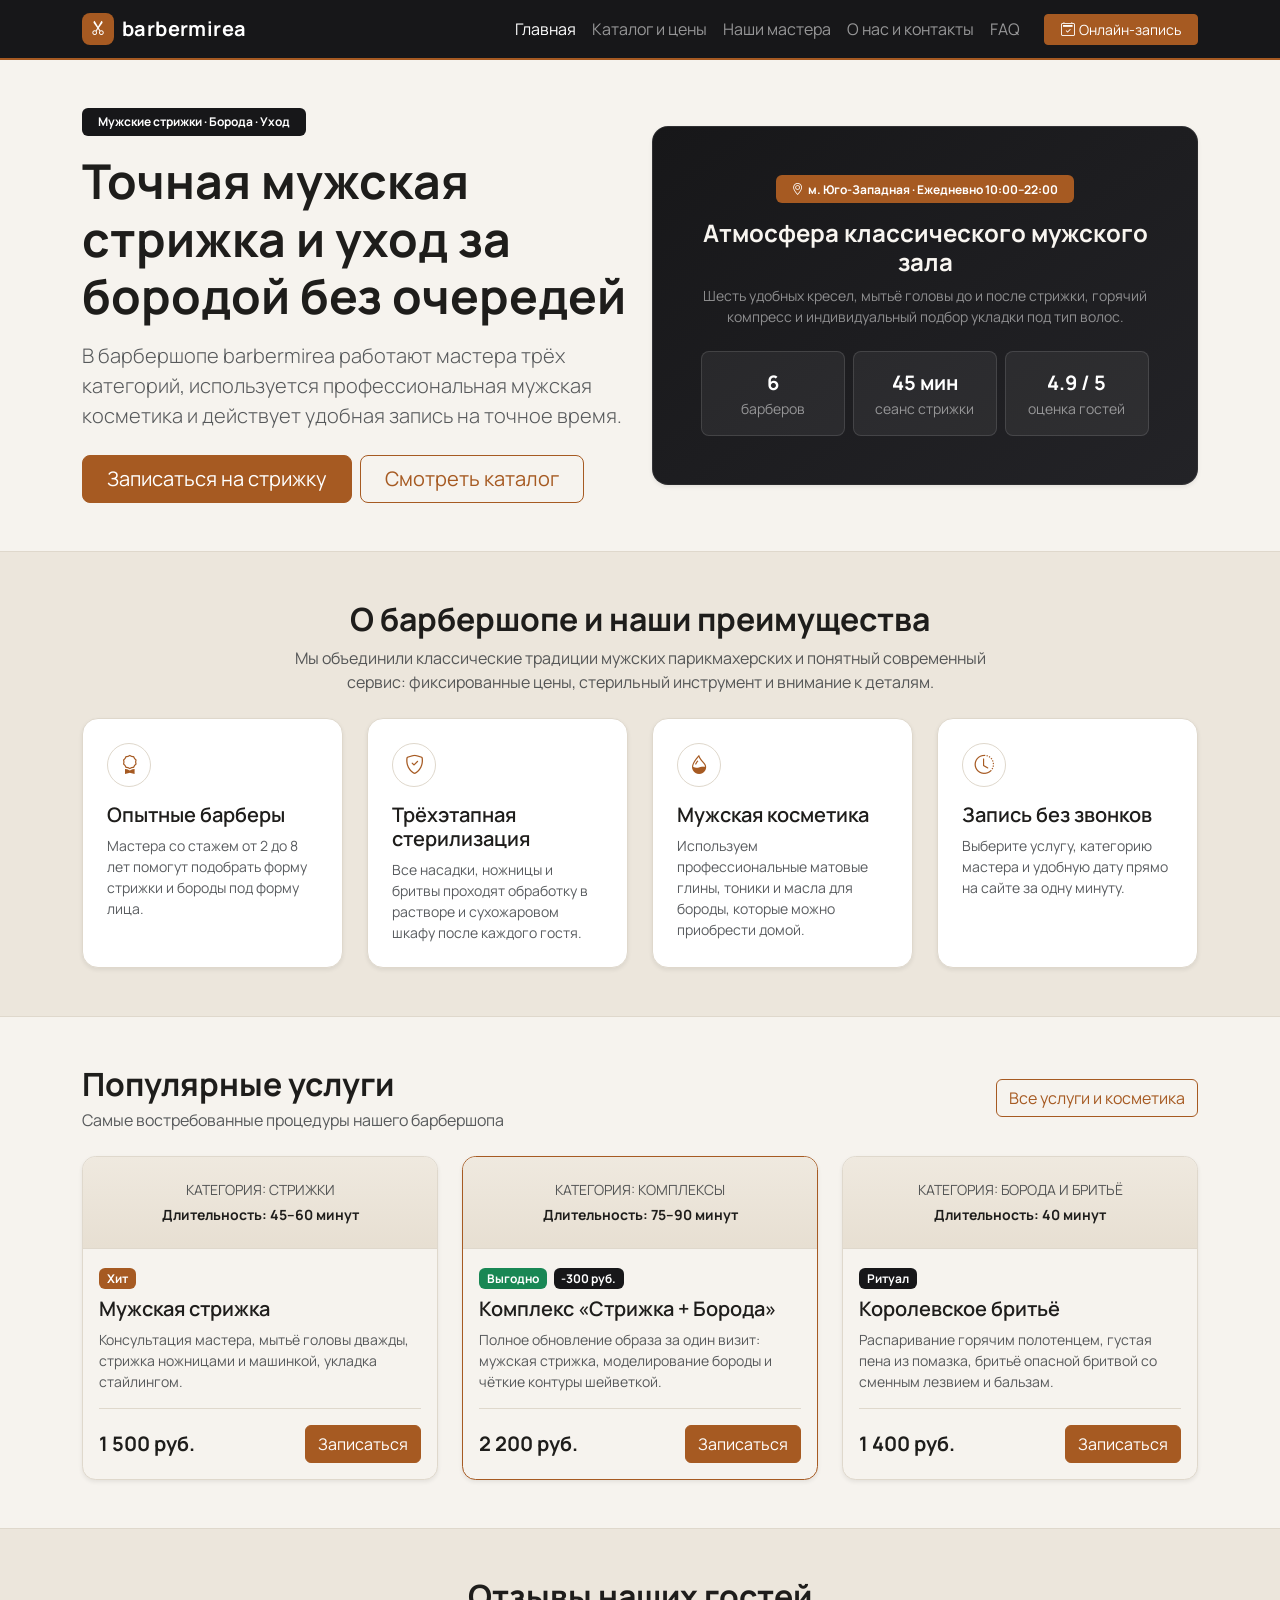
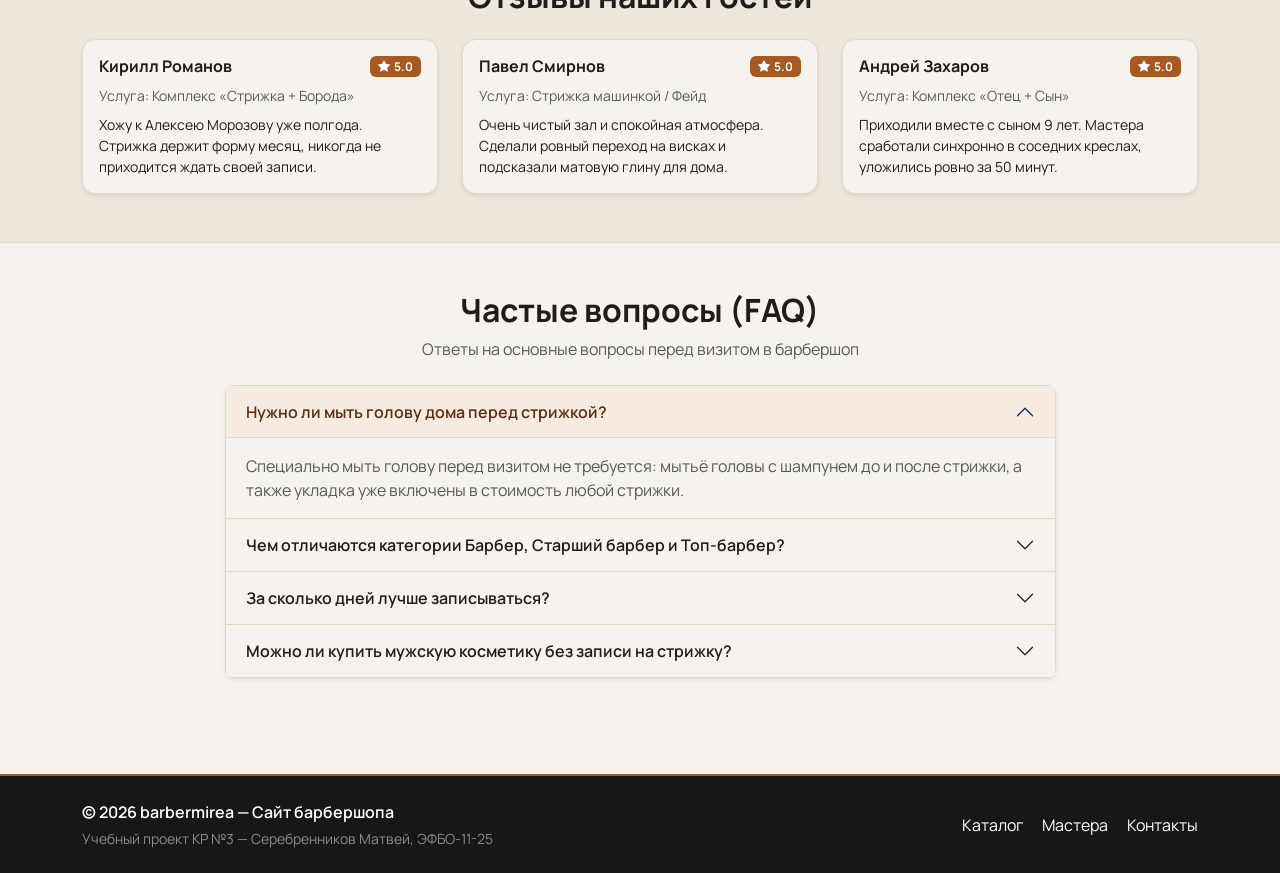
==== commit 541c2d6c: "style: remove circular icon badges from service and catalog cards" ====
--- a/index.html
+++ b/index.html
@@ -220,8 +220,7 @@
       <div class="row g-4">
         <div class="col-12 col-md-6 col-lg-4">
           <article class="card h-100 shadow-sm service-card">
-            <div class="placeholder-card p-4 text-center d-flex flex-column justify-content-center align-items-center">
-              <div class="card-icon-badge mb-2" aria-hidden="true"><i class="bi bi-scissors"></i></div>
+            <div class="placeholder-card p-3 text-center d-flex flex-column justify-content-center align-items-center">
               <span class="small text-uppercase text-muted">Категория: Стрижки</span>
               <strong class="small mt-1">Длительность: 45–60 минут</strong>
             </div>
@@ -251,8 +250,7 @@
 
         <div class="col-12 col-md-6 col-lg-4">
           <article class="card h-100 shadow-sm service-card border-primary">
-            <div class="placeholder-card p-4 text-center d-flex flex-column justify-content-center align-items-center">
-              <div class="card-icon-badge mb-2" aria-hidden="true"><i class="bi bi-stars"></i></div>
+            <div class="placeholder-card p-3 text-center d-flex flex-column justify-content-center align-items-center">
               <span class="small text-uppercase text-muted">Категория: Комплексы</span>
               <strong class="small mt-1">Длительность: 75–90 минут</strong>
             </div>
@@ -283,8 +281,7 @@
 
         <div class="col-12 col-md-6 col-lg-4">
           <article class="card h-100 shadow-sm service-card">
-            <div class="placeholder-card p-4 text-center d-flex flex-column justify-content-center align-items-center">
-              <div class="card-icon-badge mb-2" aria-hidden="true"><i class="bi bi-fire"></i></div>
+            <div class="placeholder-card p-3 text-center d-flex flex-column justify-content-center align-items-center">
               <span class="small text-uppercase text-muted">Категория: Борода и бритьё</span>
               <strong class="small mt-1">Длительность: 40 минут</strong>
             </div>
--- a/css/custom.css
+++ b/css/custom.css
@@ -123,7 +123,7 @@
 }
 
 .placeholder-card {
-  min-height: 136px;
+  min-height: 92px;
   background: linear-gradient(180deg, #EFE9DF 0%, #E7DFD2 100%);
   border-bottom: 1px solid var(--bs-border-color);
 }
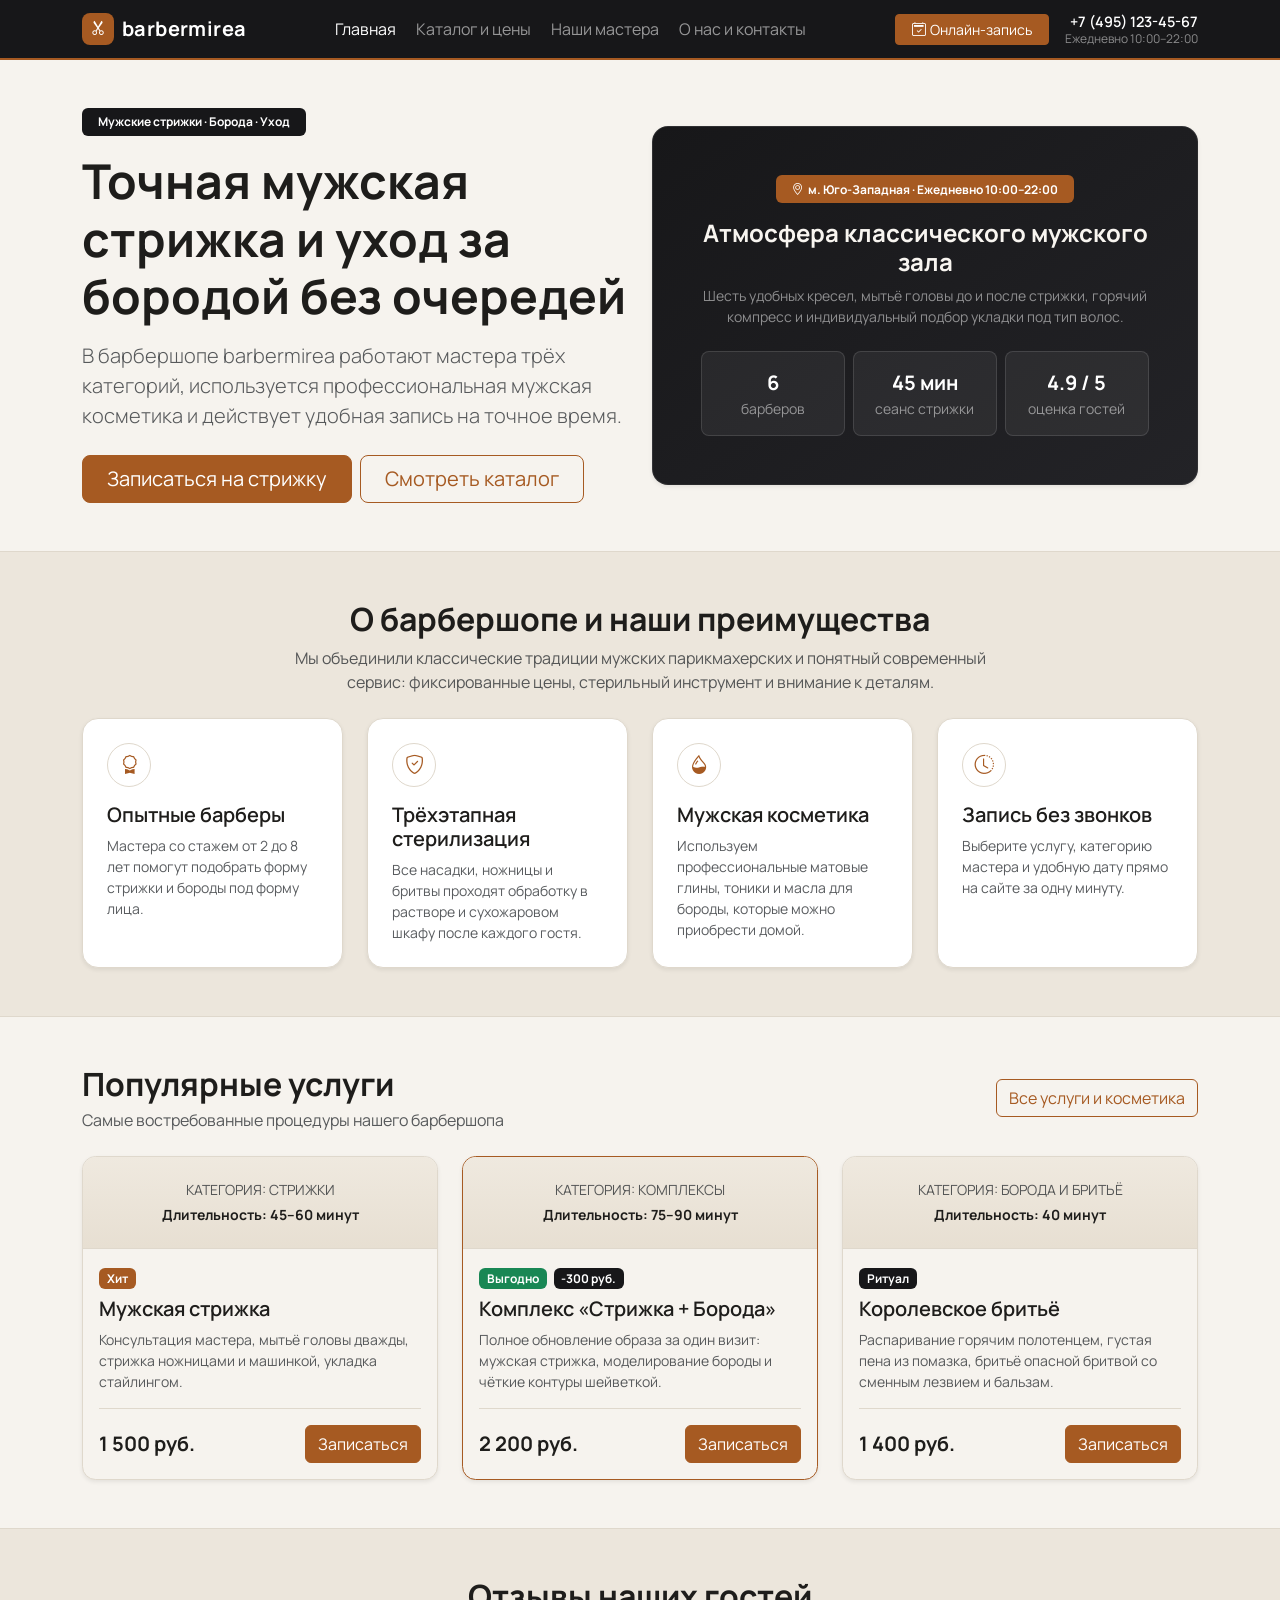
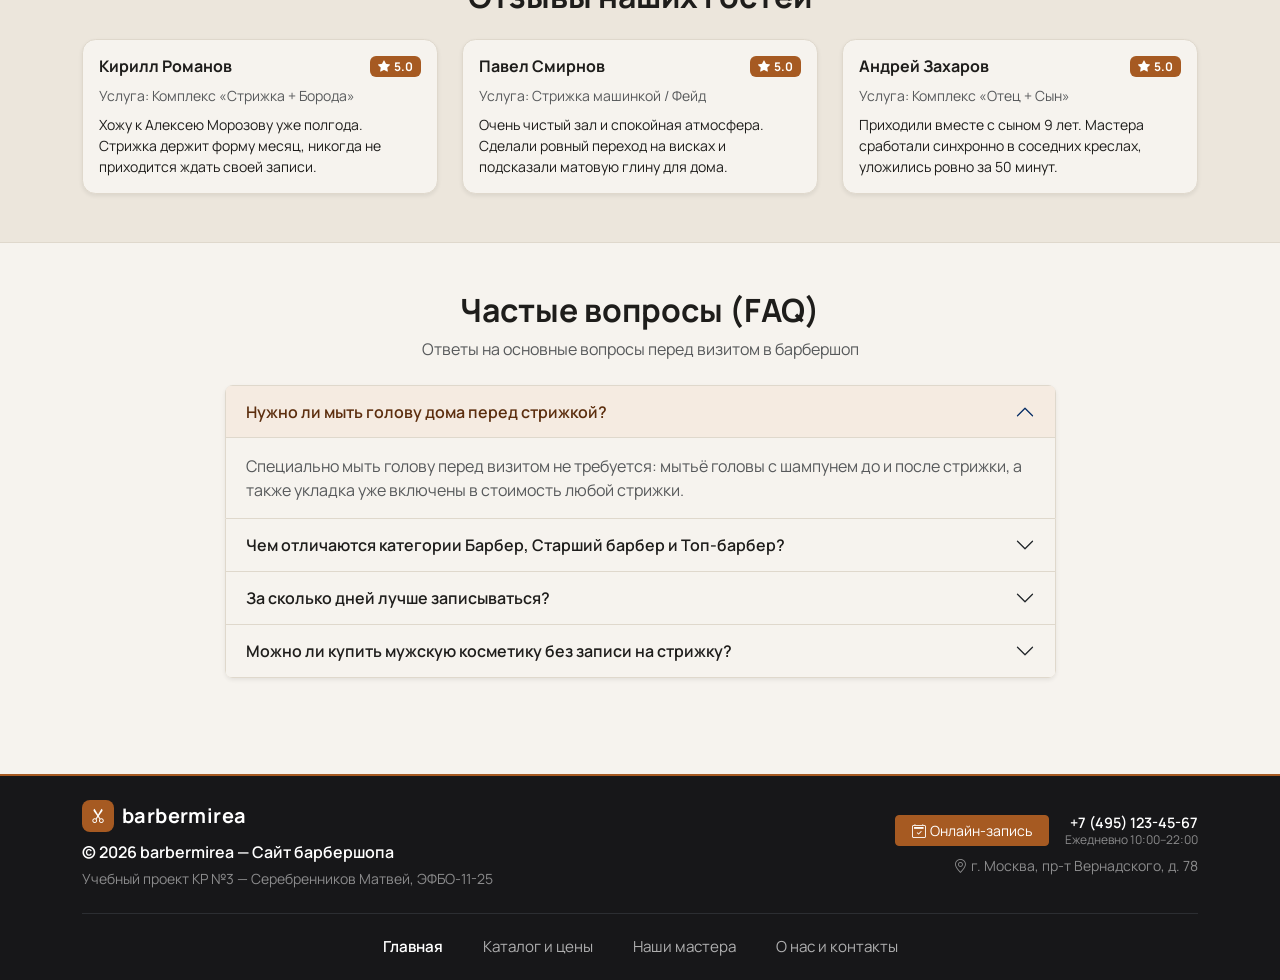
==== commit 70d43d7e: "style: redesign header and footer layout, unify master buttons, and stop back-to-top above footer" ====
--- a/index.html
+++ b/index.html
@@ -27,7 +27,7 @@
   <header class="sticky-top">
     <nav class="navbar navbar-expand-lg navbar-dark site-navbar py-2" aria-label="Основная навигация">
       <div class="container">
-        <a class="navbar-brand fw-bold brand-mark" href="index.html">
+        <a class="navbar-brand fw-bold brand-mark me-0" href="index.html">
           <span class="brand-mark__icon" aria-hidden="true"><i class="bi bi-scissors"></i></span>
           <span>barbermirea</span>
         </a>
@@ -44,7 +44,7 @@
         </button>
 
         <div class="collapse navbar-collapse" id="mainNavbar">
-          <ul class="navbar-nav ms-auto align-items-lg-center">
+          <ul class="navbar-nav mx-auto mb-2 mb-lg-0 align-items-lg-center gap-lg-1">
             <li class="nav-item">
               <a class="nav-link active" aria-current="page" href="index.html">Главная</a>
             </li>
@@ -57,20 +57,26 @@
             <li class="nav-item">
               <a class="nav-link" href="contacts.html">О нас и контакты</a>
             </li>
-            <li class="nav-item">
-              <a class="nav-link" href="#faq">FAQ</a>
-            </li>
-            <li class="nav-item ms-lg-3 mt-2 mt-lg-0">
-              <button
-                class="btn btn-primary btn-sm px-3"
-                type="button"
-                data-bs-toggle="modal"
-                data-bs-target="#bookingModal"
-              >
-                <i class="bi bi-calendar2-check me-1" aria-hidden="true"></i>Онлайн-запись
-              </button>
-            </li>
           </ul>
+
+          <div class="d-flex flex-wrap align-items-center gap-3 mt-2 mt-lg-0">
+            <button
+              class="btn btn-primary btn-sm px-3 text-nowrap"
+              type="button"
+              data-bs-toggle="modal"
+              data-bs-target="#bookingModal"
+            >
+              <i class="bi bi-calendar2-check me-1" aria-hidden="true"></i>Онлайн-запись
+            </button>
+            <div class="header-phone lh-sm text-lg-end">
+              <a class="header-phone__link fw-semibold text-white text-decoration-none d-block text-nowrap" href="tel:+74951234567">
+                +7 (495) 123-45-67
+              </a>
+              <span class="header-phone__hours text-white-50 d-block text-nowrap">
+                Ежедневно 10:00–22:00
+              </span>
+            </div>
+          </div>
         </div>
       </div>
     </nav>
@@ -485,21 +491,63 @@
   </main>
 
   <!-- Подвал на сетке Bootstrap -->
-  <footer class="site-footer text-white py-4 mt-5">
+  <footer class="site-footer text-white pt-4 pb-3 mt-5">
     <div class="container">
-      <div class="row align-items-center g-3">
-        <div class="col-12 col-md-6">
+      <div class="row align-items-center justify-content-between g-4">
+        <div class="col-12 col-lg-5">
+          <a class="brand-mark fw-bold fs-5 text-white text-decoration-none mb-2" href="index.html">
+            <span class="brand-mark__icon" aria-hidden="true"><i class="bi bi-scissors"></i></span>
+            <span>barbermirea</span>
+          </a>
           <p class="mb-1 fw-semibold">&copy; 2026 barbermirea — Сайт барбершопа</p>
           <p class="mb-0 small text-white-50">
             Учебный проект КР №3 — Серебренников Матвей, ЭФБО-11-25
           </p>
         </div>
-        <div class="col-12 col-md-6 text-md-end">
-          <a class="text-white text-decoration-none me-3" href="catalog.html">Каталог</a>
-          <a class="text-white text-decoration-none me-3" href="masters.html">Мастера</a>
-          <a class="text-white text-decoration-none" href="contacts.html">Контакты</a>
-        </div>
-      </div>
+
+        <div class="col-12 col-lg-7">
+          <div class="d-flex flex-column align-items-lg-end gap-2">
+            <div class="d-flex flex-wrap align-items-center gap-3">
+              <button
+                class="btn btn-primary btn-sm px-3 text-nowrap"
+                type="button"
+                data-bs-toggle="modal"
+                data-bs-target="#bookingModal"
+              >
+                <i class="bi bi-calendar2-check me-1" aria-hidden="true"></i>Онлайн-запись
+              </button>
+              <div class="header-phone lh-sm text-lg-end">
+                <a class="header-phone__link fw-semibold text-white text-decoration-none d-block text-nowrap" href="tel:+74951234567">
+                  +7 (495) 123-45-67
+                </a>
+                <span class="header-phone__hours text-white-50 d-block text-nowrap">
+                  Ежедневно 10:00–22:00
+                </span>
+              </div>
+            </div>
+            <p class="mb-0 small text-white-50 text-lg-end">
+              <i class="bi bi-geo-alt me-1" aria-hidden="true"></i>г. Москва, пр-т Вернадского, д. 78
+            </p>
+          </div>
+        </div>
+      </div>
+
+      <nav class="border-top border-secondary border-opacity-25 mt-4 pt-3" aria-label="Навигация в подвале">
+        <ul class="nav justify-content-center gap-1 gap-sm-3">
+          <li class="nav-item">
+            <a class="nav-link footer-nav__link active" aria-current="page" href="index.html">Главная</a>
+          </li>
+          <li class="nav-item">
+            <a class="nav-link footer-nav__link" href="catalog.html">Каталог и цены</a>
+          </li>
+          <li class="nav-item">
+            <a class="nav-link footer-nav__link" href="masters.html">Наши мастера</a>
+          </li>
+          <li class="nav-item">
+            <a class="nav-link footer-nav__link" href="contacts.html">О нас и контакты</a>
+          </li>
+        </ul>
+      </nav>
     </div>
   </footer>
 
--- a/css/custom.css
+++ b/css/custom.css
@@ -64,6 +64,38 @@
   font-size: 0.95rem;
 }
 
+/* Телефон и часы звонков в шапке и подвале */
+.header-phone__link {
+  font-size: 0.9rem;
+  transition: color 0.15s ease;
+}
+
+.header-phone__link:hover {
+  color: #e09b67 !important;
+}
+
+.header-phone__hours {
+  font-size: 0.75rem;
+}
+
+/* Навигационные ссылки в подвале в стиле шапки */
+.footer-nav__link {
+  color: rgba(255, 255, 255, 0.65);
+  font-size: 0.95rem;
+  padding: 0.35rem 0.75rem;
+  transition: color 0.15s ease;
+}
+
+.footer-nav__link:hover,
+.footer-nav__link:focus {
+  color: rgba(255, 255, 255, 0.9);
+}
+
+.footer-nav__link.active {
+  color: #ffffff;
+  font-weight: 600;
+}
+
 /* Темизация кнопок через штатные переменные Bootstrap 5.3 */
 .btn-primary {
   --bs-btn-bg: var(--barber-copper);
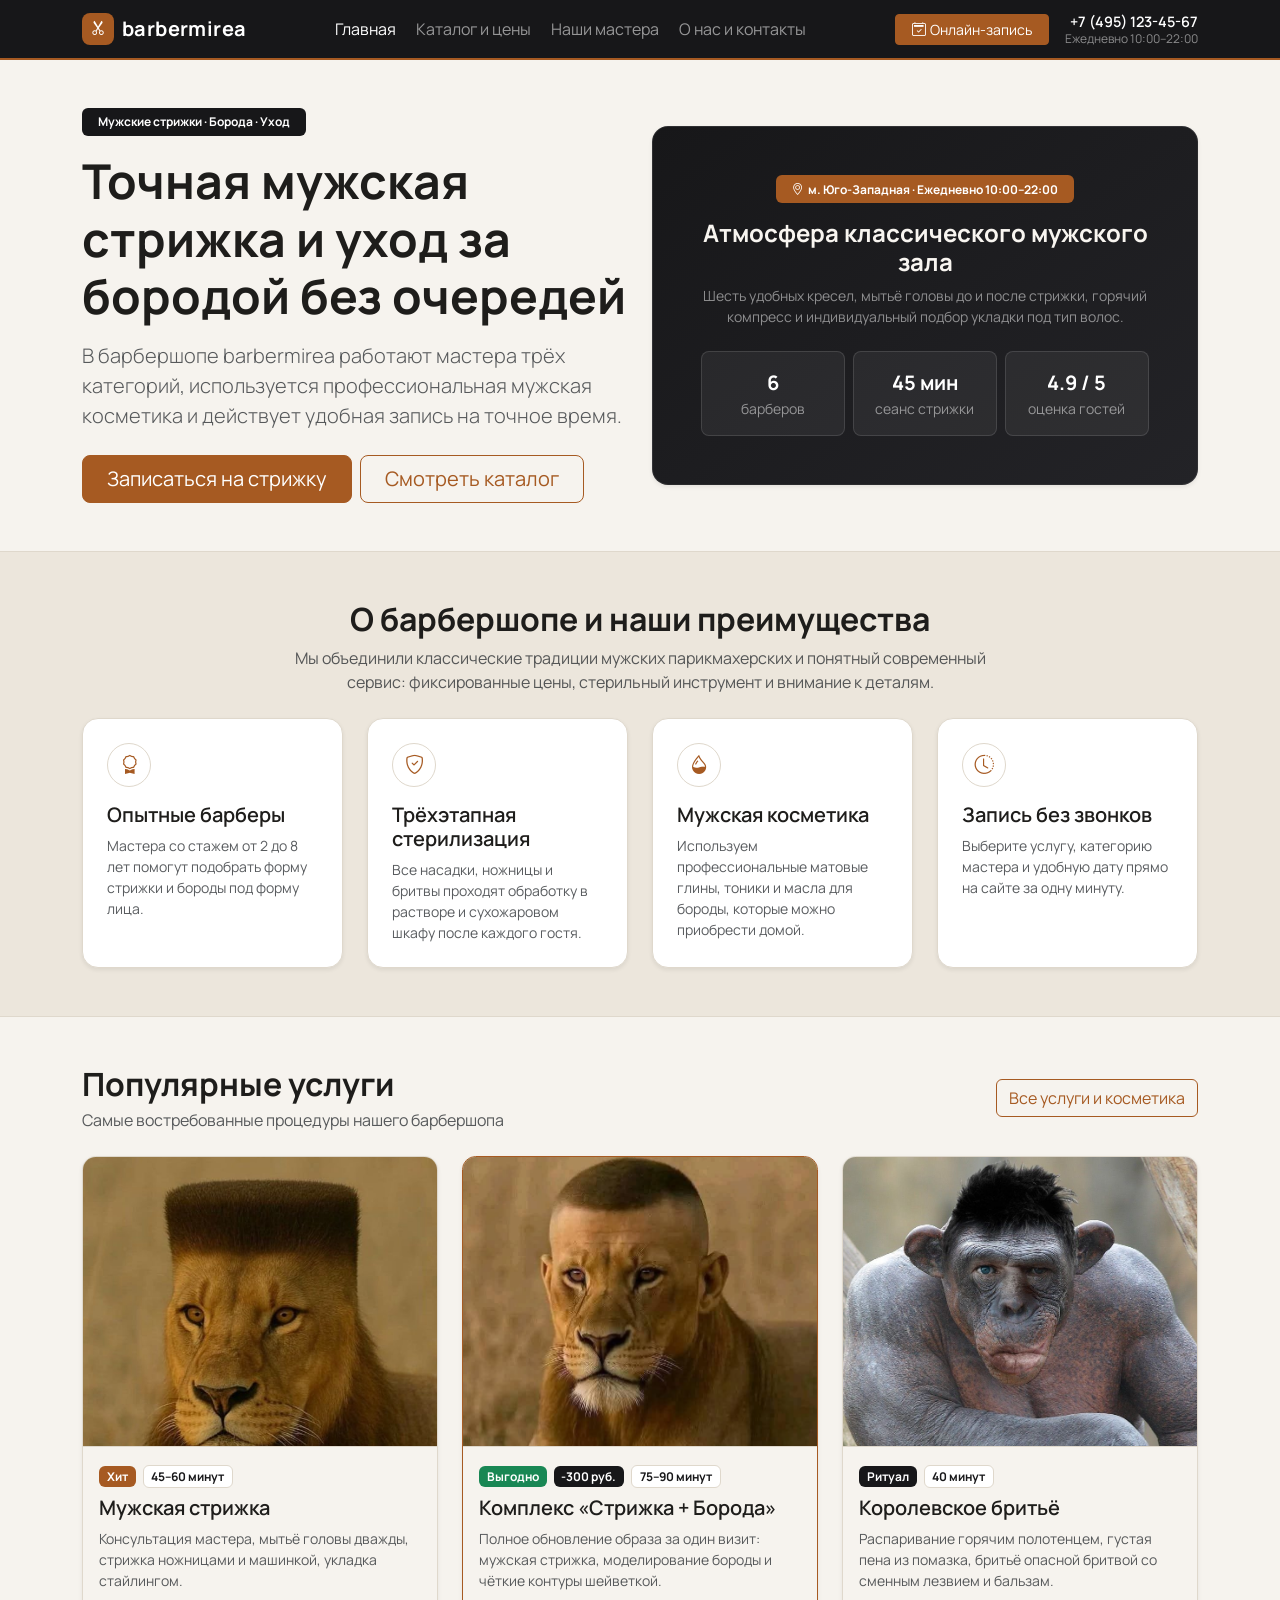
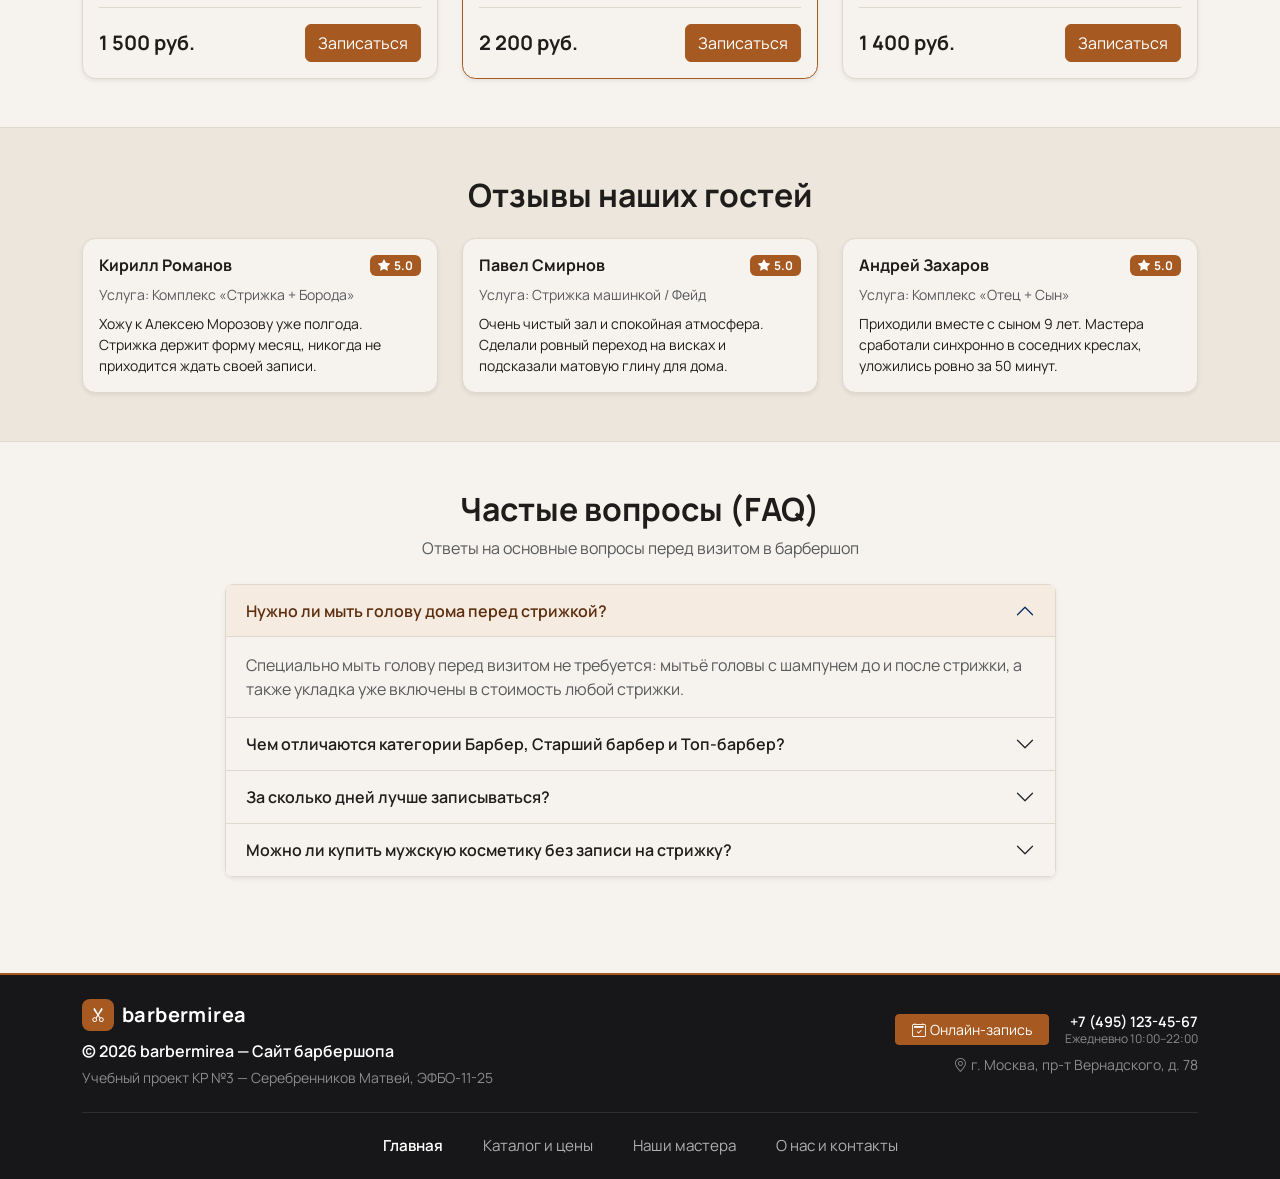
==== commit 4da13d4c: "feat: add catalog and master photos and embed Yandex Map with marker on contacts page" ====
--- a/index.html
+++ b/index.html
@@ -226,13 +226,16 @@
       <div class="row g-4">
         <div class="col-12 col-md-6 col-lg-4">
           <article class="card h-100 shadow-sm service-card">
-            <div class="placeholder-card p-3 text-center d-flex flex-column justify-content-center align-items-center">
-              <span class="small text-uppercase text-muted">Категория: Стрижки</span>
-              <strong class="small mt-1">Длительность: 45–60 минут</strong>
-            </div>
+            <img
+              src="images/catalog-1.jpg"
+              class="card-img-top card-photo card-photo--lion"
+              alt="Мужская стрижка"
+              loading="lazy"
+            >
             <div class="card-body d-flex flex-column">
               <div class="mb-2">
                 <span class="badge bg-primary">Хит</span>
+                <span class="badge bg-white text-dark border ms-1">45–60 минут</span>
               </div>
               <h3 class="card-title h5 fw-semibold">Мужская стрижка</h3>
               <p class="card-text text-muted small">
@@ -256,14 +259,17 @@
 
         <div class="col-12 col-md-6 col-lg-4">
           <article class="card h-100 shadow-sm service-card border-primary">
-            <div class="placeholder-card p-3 text-center d-flex flex-column justify-content-center align-items-center">
-              <span class="small text-uppercase text-muted">Категория: Комплексы</span>
-              <strong class="small mt-1">Длительность: 75–90 минут</strong>
-            </div>
+            <img
+              src="images/catalog-3.jpg"
+              class="card-img-top card-photo"
+              alt="Комплекс Стрижка и Борода"
+              loading="lazy"
+            >
             <div class="card-body d-flex flex-column">
               <div class="mb-2">
                 <span class="badge bg-success">Выгодно</span>
                 <span class="badge bg-dark ms-1">-300 руб.</span>
+                <span class="badge bg-white text-dark border ms-1">75–90 минут</span>
               </div>
               <h3 class="card-title h5 fw-semibold">Комплекс «Стрижка + Борода»</h3>
               <p class="card-text text-muted small">
@@ -287,13 +293,16 @@
 
         <div class="col-12 col-md-6 col-lg-4">
           <article class="card h-100 shadow-sm service-card">
-            <div class="placeholder-card p-3 text-center d-flex flex-column justify-content-center align-items-center">
-              <span class="small text-uppercase text-muted">Категория: Борода и бритьё</span>
-              <strong class="small mt-1">Длительность: 40 минут</strong>
-            </div>
+            <img
+              src="images/catalog-5.jpg"
+              class="card-img-top card-photo"
+              alt="Королевское бритьё"
+              loading="lazy"
+            >
             <div class="card-body d-flex flex-column">
               <div class="mb-2">
                 <span class="badge bg-dark">Ритуал</span>
+                <span class="badge bg-white text-dark border ms-1">40 минут</span>
               </div>
               <h3 class="card-title h5 fw-semibold">Королевское бритьё</h3>
               <p class="card-text text-muted small">
--- a/css/custom.css
+++ b/css/custom.css
@@ -160,6 +160,41 @@
   border-bottom: 1px solid var(--bs-border-color);
 }
 
+/* Фотографии в карточках каталога и мастеров */
+.card-photo {
+  width: 100%;
+  height: 290px;
+  object-fit: cover;
+  object-position: center 16%;
+  border-bottom: 1px solid var(--bs-border-color);
+}
+
+.card-photo--lion {
+  object-position: center 28%;
+}
+
+.card-photo--mid {
+  object-position: center 55%;
+}
+
+.card-photo--low {
+  object-position: center 85%;
+}
+
+/* Интерактивная Яндекс Карта на странице контактов */
+.map-frame-wrap {
+  min-height: 360px;
+  border: 1px solid var(--bs-border-color);
+}
+
+.yandex-map-frame {
+  width: 100%;
+  height: 100%;
+  min-height: 360px;
+  border: 0;
+  display: block;
+}
+
 .card-icon-badge {
   width: 2.75rem;
   height: 2.75rem;
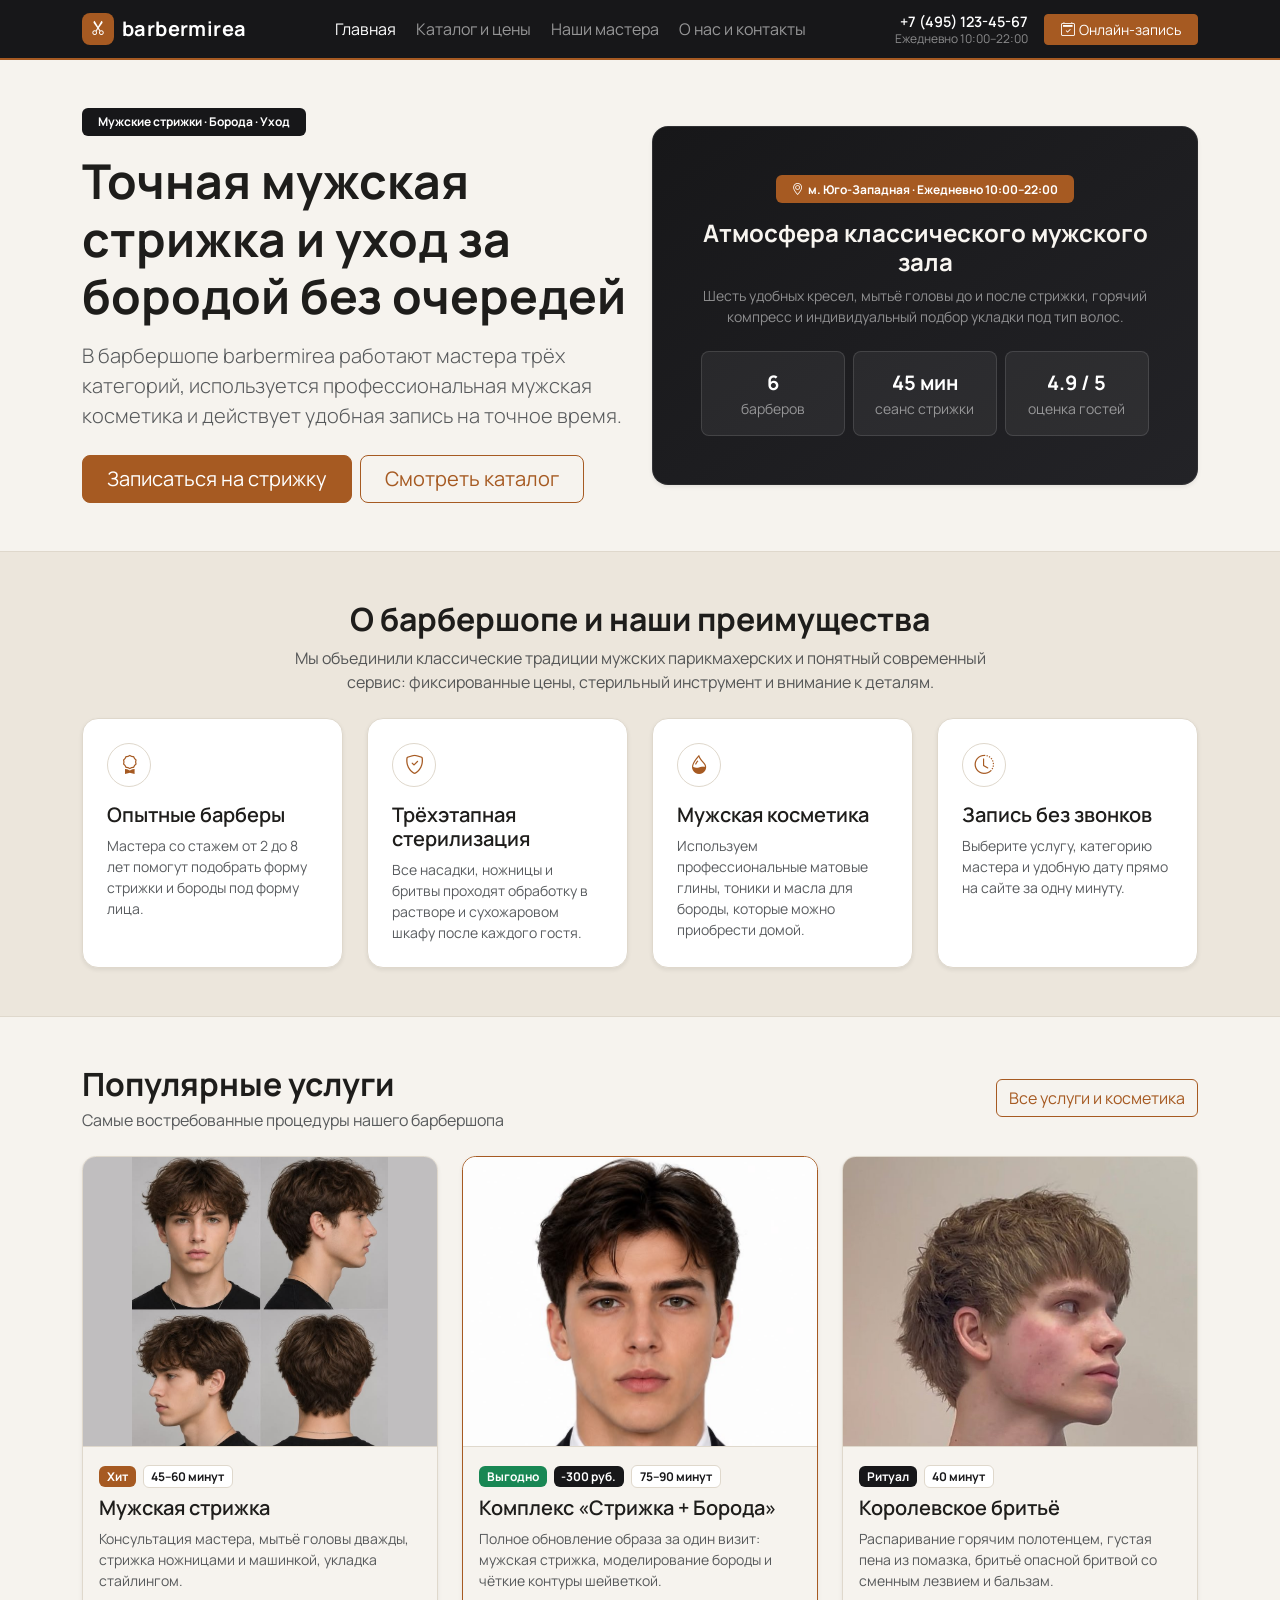
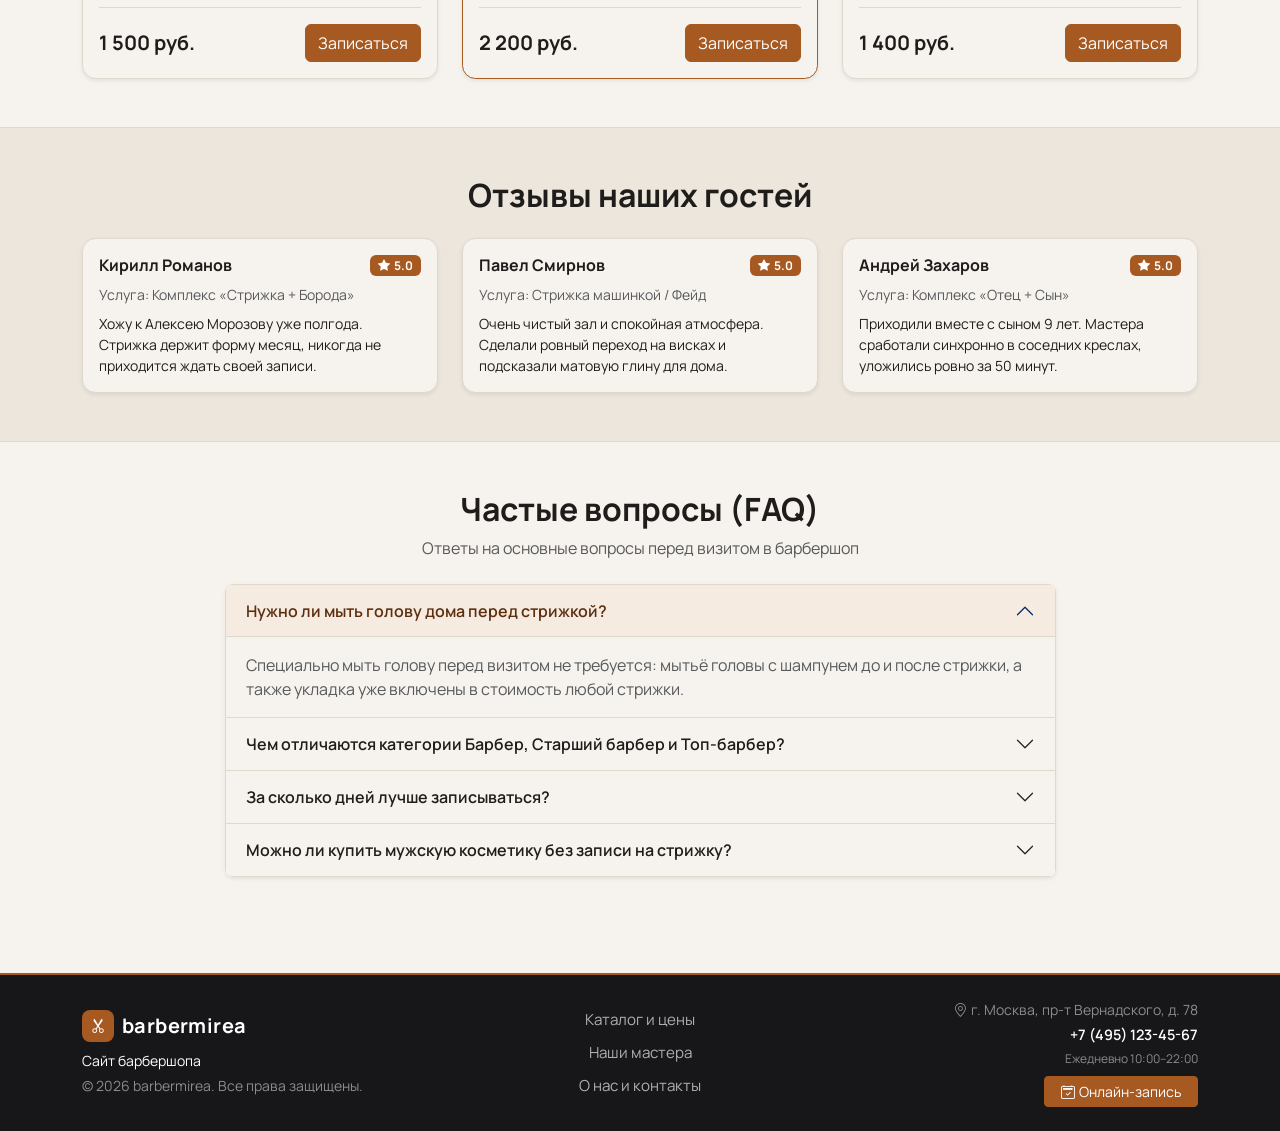
==== commit f4777856: "style: update header/footer layout and replace catalog and master photos" ====
--- a/index.html
+++ b/index.html
@@ -60,6 +60,14 @@
           </ul>
 
           <div class="d-flex flex-wrap align-items-center gap-3 mt-2 mt-lg-0">
+            <div class="header-phone lh-sm text-lg-end">
+              <a class="header-phone__link fw-semibold text-white text-decoration-none d-block text-nowrap" href="tel:+74951234567">
+                +7 (495) 123-45-67
+              </a>
+              <span class="header-phone__hours text-white-50 d-block text-nowrap">
+                Ежедневно 10:00–22:00
+              </span>
+            </div>
             <button
               class="btn btn-primary btn-sm px-3 text-nowrap"
               type="button"
@@ -68,14 +76,6 @@
             >
               <i class="bi bi-calendar2-check me-1" aria-hidden="true"></i>Онлайн-запись
             </button>
-            <div class="header-phone lh-sm text-lg-end">
-              <a class="header-phone__link fw-semibold text-white text-decoration-none d-block text-nowrap" href="tel:+74951234567">
-                +7 (495) 123-45-67
-              </a>
-              <span class="header-phone__hours text-white-50 d-block text-nowrap">
-                Ежедневно 10:00–22:00
-              </span>
-            </div>
           </div>
         </div>
       </div>
@@ -228,7 +228,7 @@
           <article class="card h-100 shadow-sm service-card">
             <img
               src="images/catalog-1.jpg"
-              class="card-img-top card-photo card-photo--lion"
+              class="card-img-top card-photo card-photo--collage"
               alt="Мужская стрижка"
               loading="lazy"
             >
@@ -261,7 +261,7 @@
           <article class="card h-100 shadow-sm service-card border-primary">
             <img
               src="images/catalog-3.jpg"
-              class="card-img-top card-photo"
+              class="card-img-top card-photo card-photo--focus-25"
               alt="Комплекс Стрижка и Борода"
               loading="lazy"
             >
@@ -294,8 +294,8 @@
         <div class="col-12 col-md-6 col-lg-4">
           <article class="card h-100 shadow-sm service-card">
             <img
-              src="images/catalog-5.jpg"
-              class="card-img-top card-photo"
+              src="images/catalog-2.jpg"
+              class="card-img-top card-photo card-photo--focus-30"
               alt="Королевское бритьё"
               loading="lazy"
             >
@@ -500,63 +500,56 @@
   </main>
 
   <!-- Подвал на сетке Bootstrap -->
-  <footer class="site-footer text-white pt-4 pb-3 mt-5">
+  <footer class="site-footer text-white py-4 mt-5">
     <div class="container">
-      <div class="row align-items-center justify-content-between g-4">
-        <div class="col-12 col-lg-5">
+      <div class="row align-items-center g-4">
+        <div class="col-12 col-md-4">
           <a class="brand-mark fw-bold fs-5 text-white text-decoration-none mb-2" href="index.html">
             <span class="brand-mark__icon" aria-hidden="true"><i class="bi bi-scissors"></i></span>
             <span>barbermirea</span>
           </a>
-          <p class="mb-1 fw-semibold">&copy; 2026 barbermirea — Сайт барбершопа</p>
-          <p class="mb-0 small text-white-50">
-            Учебный проект КР №3 — Серебренников Матвей, ЭФБО-11-25
-          </p>
-        </div>
-
-        <div class="col-12 col-lg-7">
-          <div class="d-flex flex-column align-items-lg-end gap-2">
-            <div class="d-flex flex-wrap align-items-center gap-3">
-              <button
-                class="btn btn-primary btn-sm px-3 text-nowrap"
-                type="button"
-                data-bs-toggle="modal"
-                data-bs-target="#bookingModal"
-              >
-                <i class="bi bi-calendar2-check me-1" aria-hidden="true"></i>Онлайн-запись
-              </button>
-              <div class="header-phone lh-sm text-lg-end">
-                <a class="header-phone__link fw-semibold text-white text-decoration-none d-block text-nowrap" href="tel:+74951234567">
-                  +7 (495) 123-45-67
-                </a>
-                <span class="header-phone__hours text-white-50 d-block text-nowrap">
-                  Ежедневно 10:00–22:00
-                </span>
-              </div>
-            </div>
-            <p class="mb-0 small text-white-50 text-lg-end">
+          <p class="mb-1 small text-white">Сайт барбершопа</p>
+          <p class="mb-0 small text-white-50">&copy; 2026 barbermirea. Все права защищены.</p>
+        </div>
+
+        <div class="col-12 col-md-4">
+          <nav aria-label="Навигация в подвале">
+            <ul class="nav flex-column align-items-start align-items-md-center text-md-center gap-1">
+              <li class="nav-item">
+                <a class="nav-link footer-nav__link" href="catalog.html">Каталог и цены</a>
+              </li>
+              <li class="nav-item">
+                <a class="nav-link footer-nav__link" href="masters.html">Наши мастера</a>
+              </li>
+              <li class="nav-item">
+                <a class="nav-link footer-nav__link" href="contacts.html">О нас и контакты</a>
+              </li>
+            </ul>
+          </nav>
+        </div>
+
+        <div class="col-12 col-md-4">
+          <div class="d-flex flex-column align-items-start align-items-md-end text-md-end gap-1">
+            <p class="mb-0 small text-white-50">
               <i class="bi bi-geo-alt me-1" aria-hidden="true"></i>г. Москва, пр-т Вернадского, д. 78
             </p>
-          </div>
-        </div>
-      </div>
-
-      <nav class="border-top border-secondary border-opacity-25 mt-4 pt-3" aria-label="Навигация в подвале">
-        <ul class="nav justify-content-center gap-1 gap-sm-3">
-          <li class="nav-item">
-            <a class="nav-link footer-nav__link active" aria-current="page" href="index.html">Главная</a>
-          </li>
-          <li class="nav-item">
-            <a class="nav-link footer-nav__link" href="catalog.html">Каталог и цены</a>
-          </li>
-          <li class="nav-item">
-            <a class="nav-link footer-nav__link" href="masters.html">Наши мастера</a>
-          </li>
-          <li class="nav-item">
-            <a class="nav-link footer-nav__link" href="contacts.html">О нас и контакты</a>
-          </li>
-        </ul>
-      </nav>
+            <a class="header-phone__link fw-semibold text-white text-decoration-none text-nowrap" href="tel:+74951234567">
+              +7 (495) 123-45-67
+            </a>
+            <span class="header-phone__hours text-white-50 text-nowrap mb-1">
+              Ежедневно 10:00–22:00
+            </span>
+            <button
+              class="btn btn-primary btn-sm px-3 text-nowrap"
+              type="button"
+              data-bs-toggle="modal"
+              data-bs-target="#bookingModal"
+            >
+              <i class="bi bi-calendar2-check me-1" aria-hidden="true"></i>Онлайн-запись
+            </button>
+          </div>
+        </div>
+      </div>
     </div>
   </footer>
 
--- a/css/custom.css
+++ b/css/custom.css
@@ -82,7 +82,7 @@
 .footer-nav__link {
   color: rgba(255, 255, 255, 0.65);
   font-size: 0.95rem;
-  padding: 0.35rem 0.75rem;
+  padding: 0.2rem 0;
   transition: color 0.15s ease;
 }
 
@@ -169,8 +169,26 @@
   border-bottom: 1px solid var(--bs-border-color);
 }
 
-.card-photo--lion {
-  object-position: center 28%;
+.card-photo--collage {
+  object-fit: contain;
+  object-position: center;
+  background-color: #c0bebf;
+}
+
+.card-photo--top {
+  object-position: center 8%;
+}
+
+.card-photo--focus-25 {
+  object-position: center 25%;
+}
+
+.card-photo--focus-30 {
+  object-position: center 30%;
+}
+
+.card-photo--focus-38 {
+  object-position: center 38%;
 }
 
 .card-photo--mid {
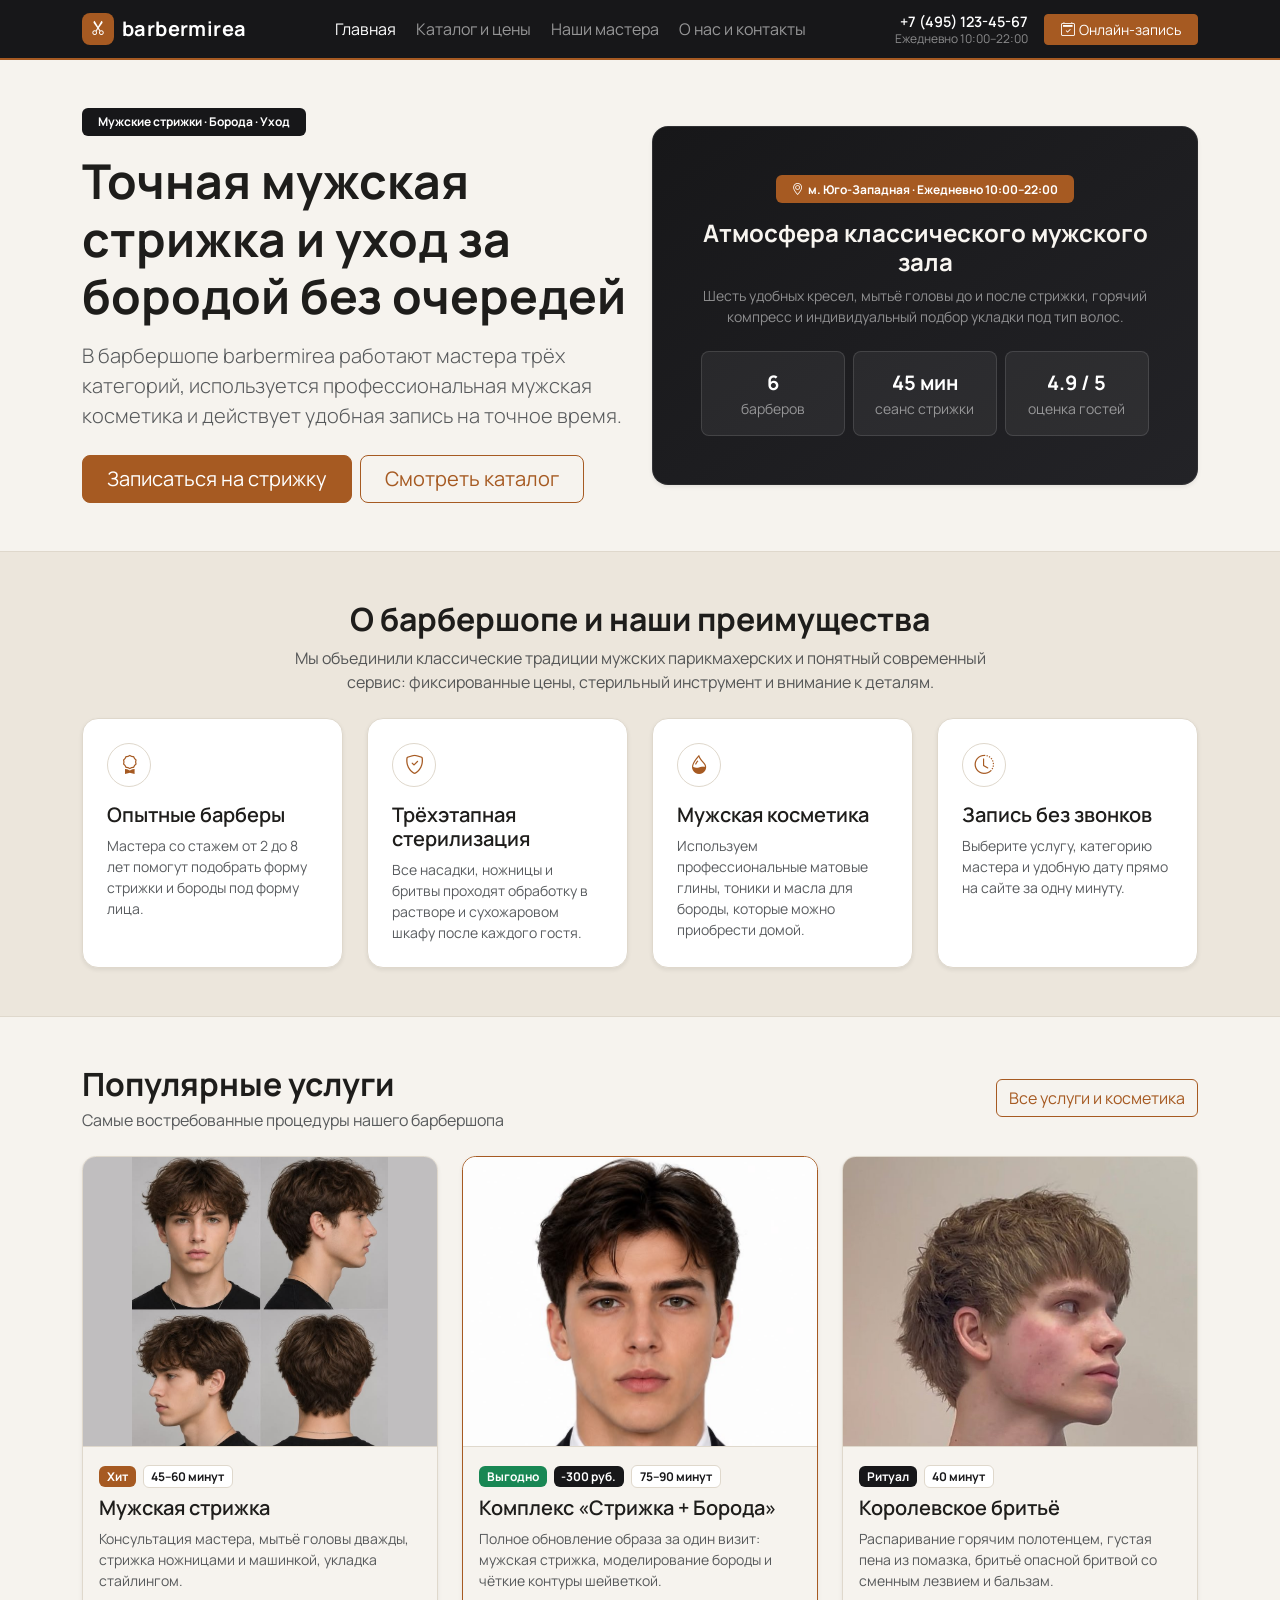
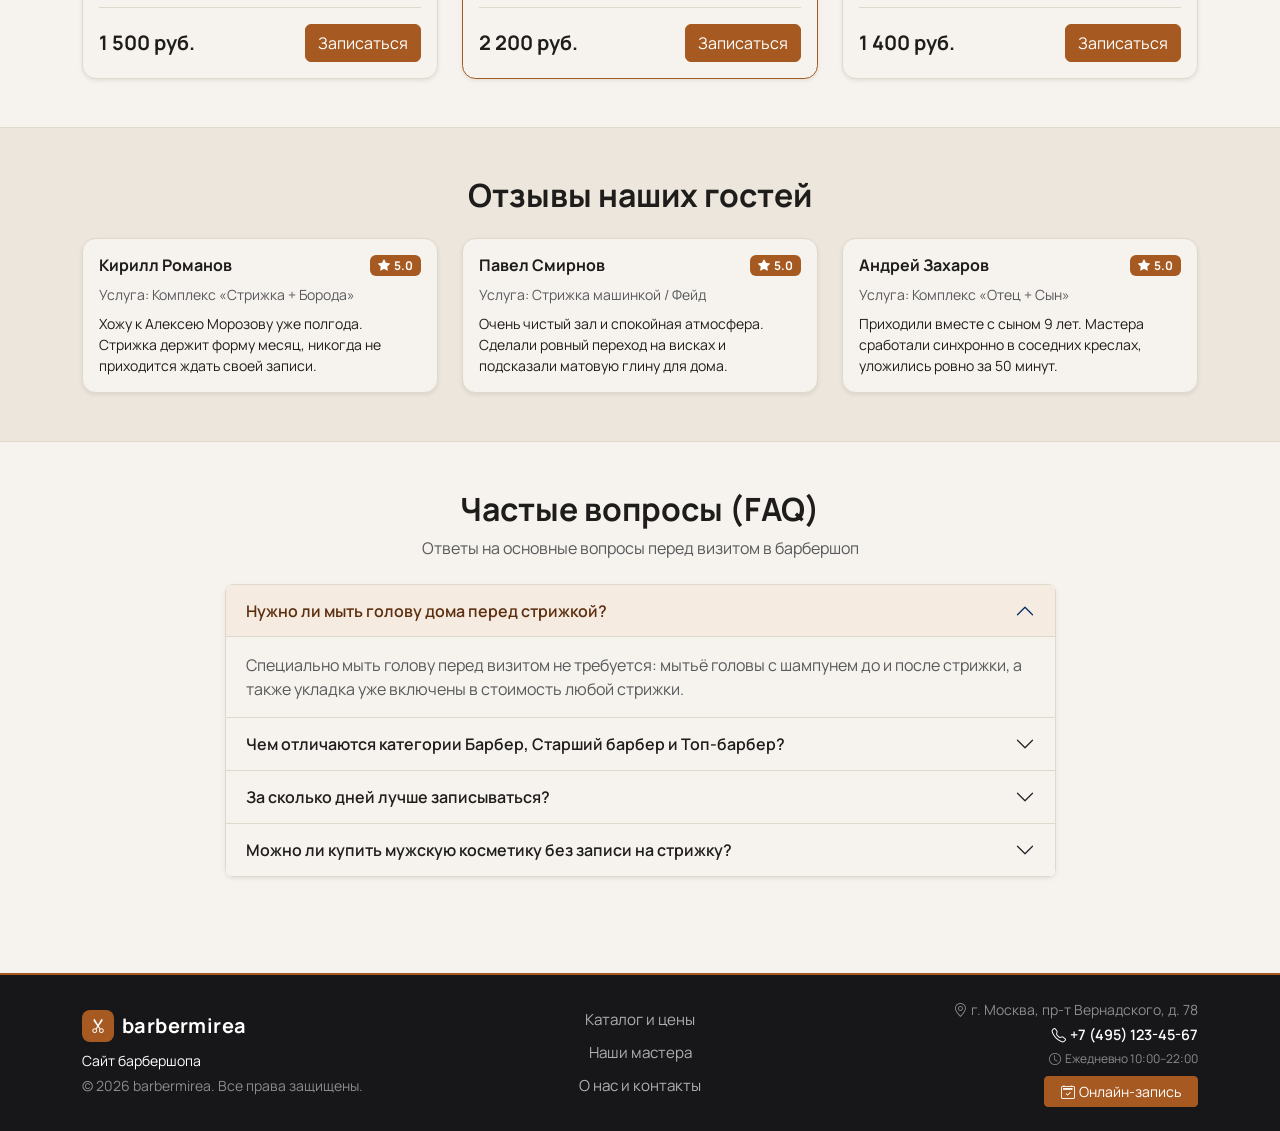
==== commit 5812ad2a: "style: add phone and clock icons in footer contact block" ====
--- a/index.html
+++ b/index.html
@@ -534,10 +534,10 @@
               <i class="bi bi-geo-alt me-1" aria-hidden="true"></i>г. Москва, пр-т Вернадского, д. 78
             </p>
             <a class="header-phone__link fw-semibold text-white text-decoration-none text-nowrap" href="tel:+74951234567">
-              +7 (495) 123-45-67
+              <i class="bi bi-telephone me-1" aria-hidden="true"></i>+7 (495) 123-45-67
             </a>
             <span class="header-phone__hours text-white-50 text-nowrap mb-1">
-              Ежедневно 10:00–22:00
+              <i class="bi bi-clock me-1" aria-hidden="true"></i>Ежедневно 10:00–22:00
             </span>
             <button
               class="btn btn-primary btn-sm px-3 text-nowrap"
